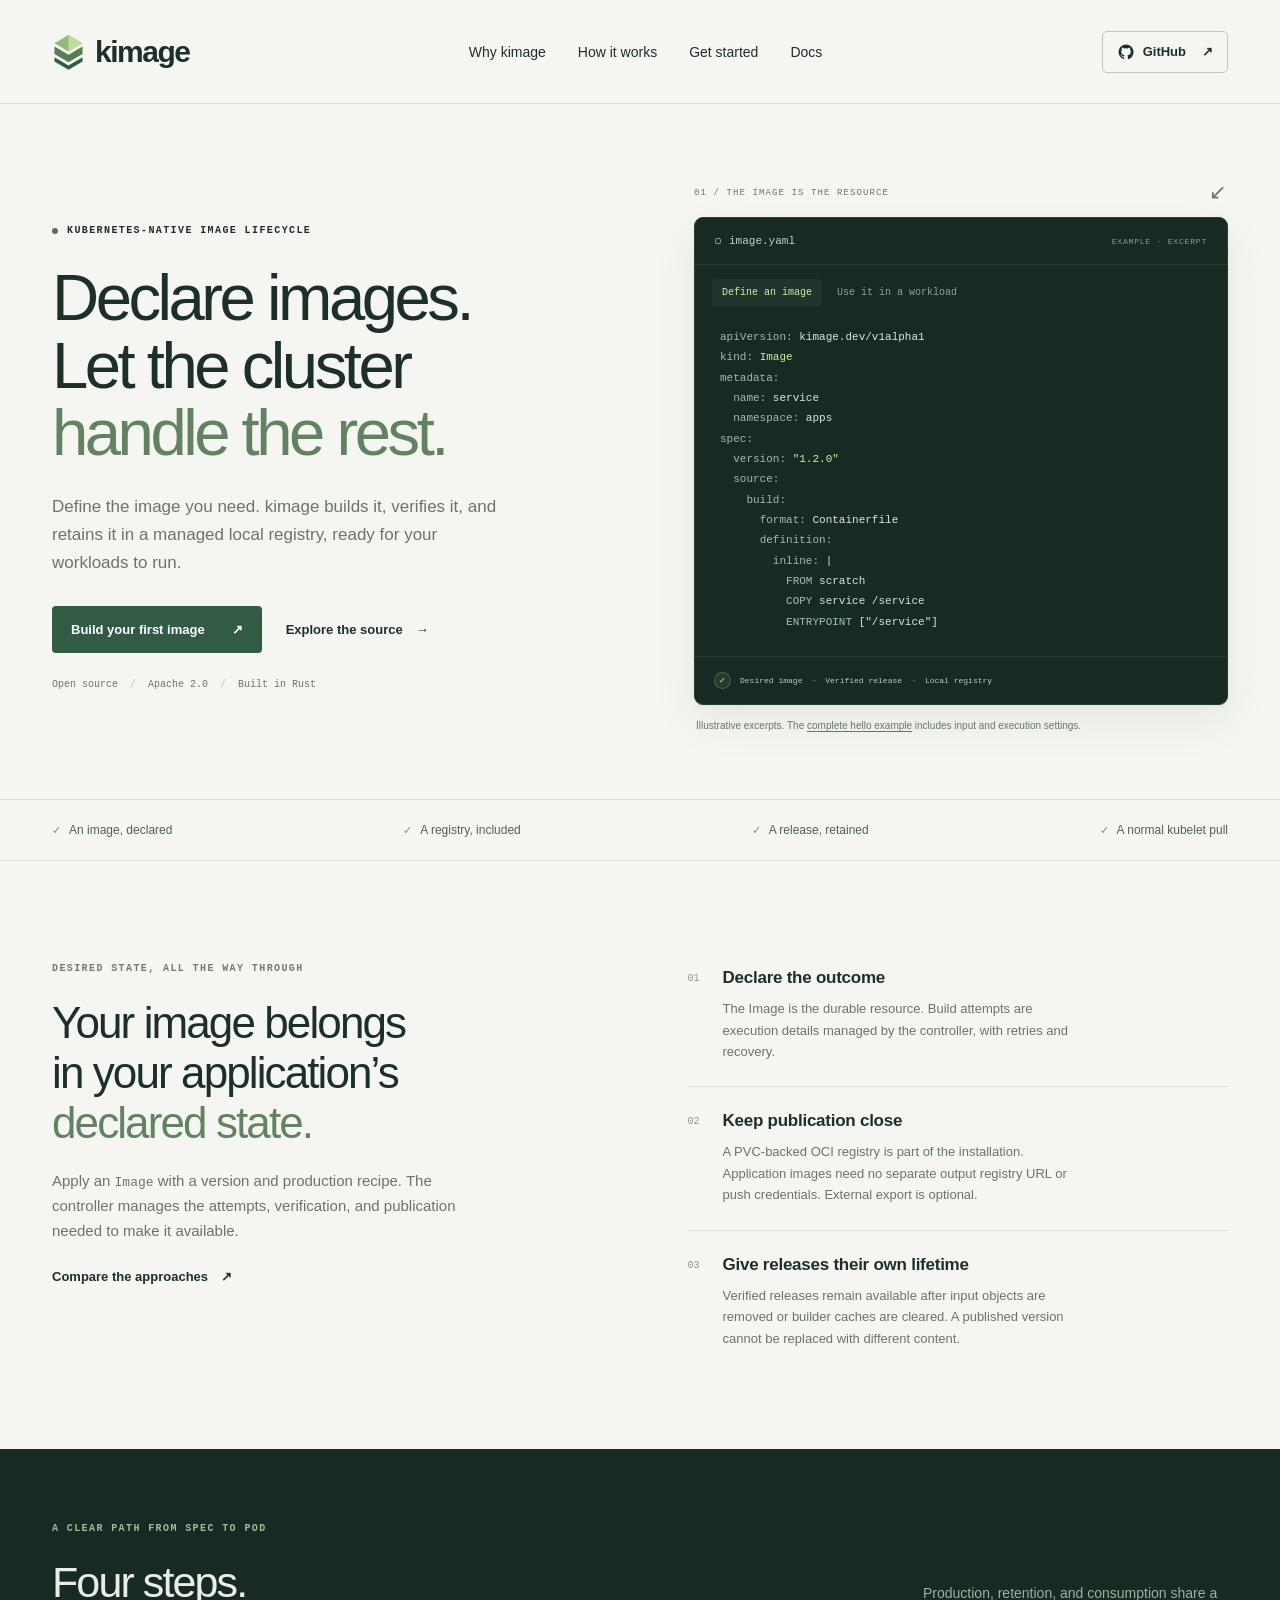
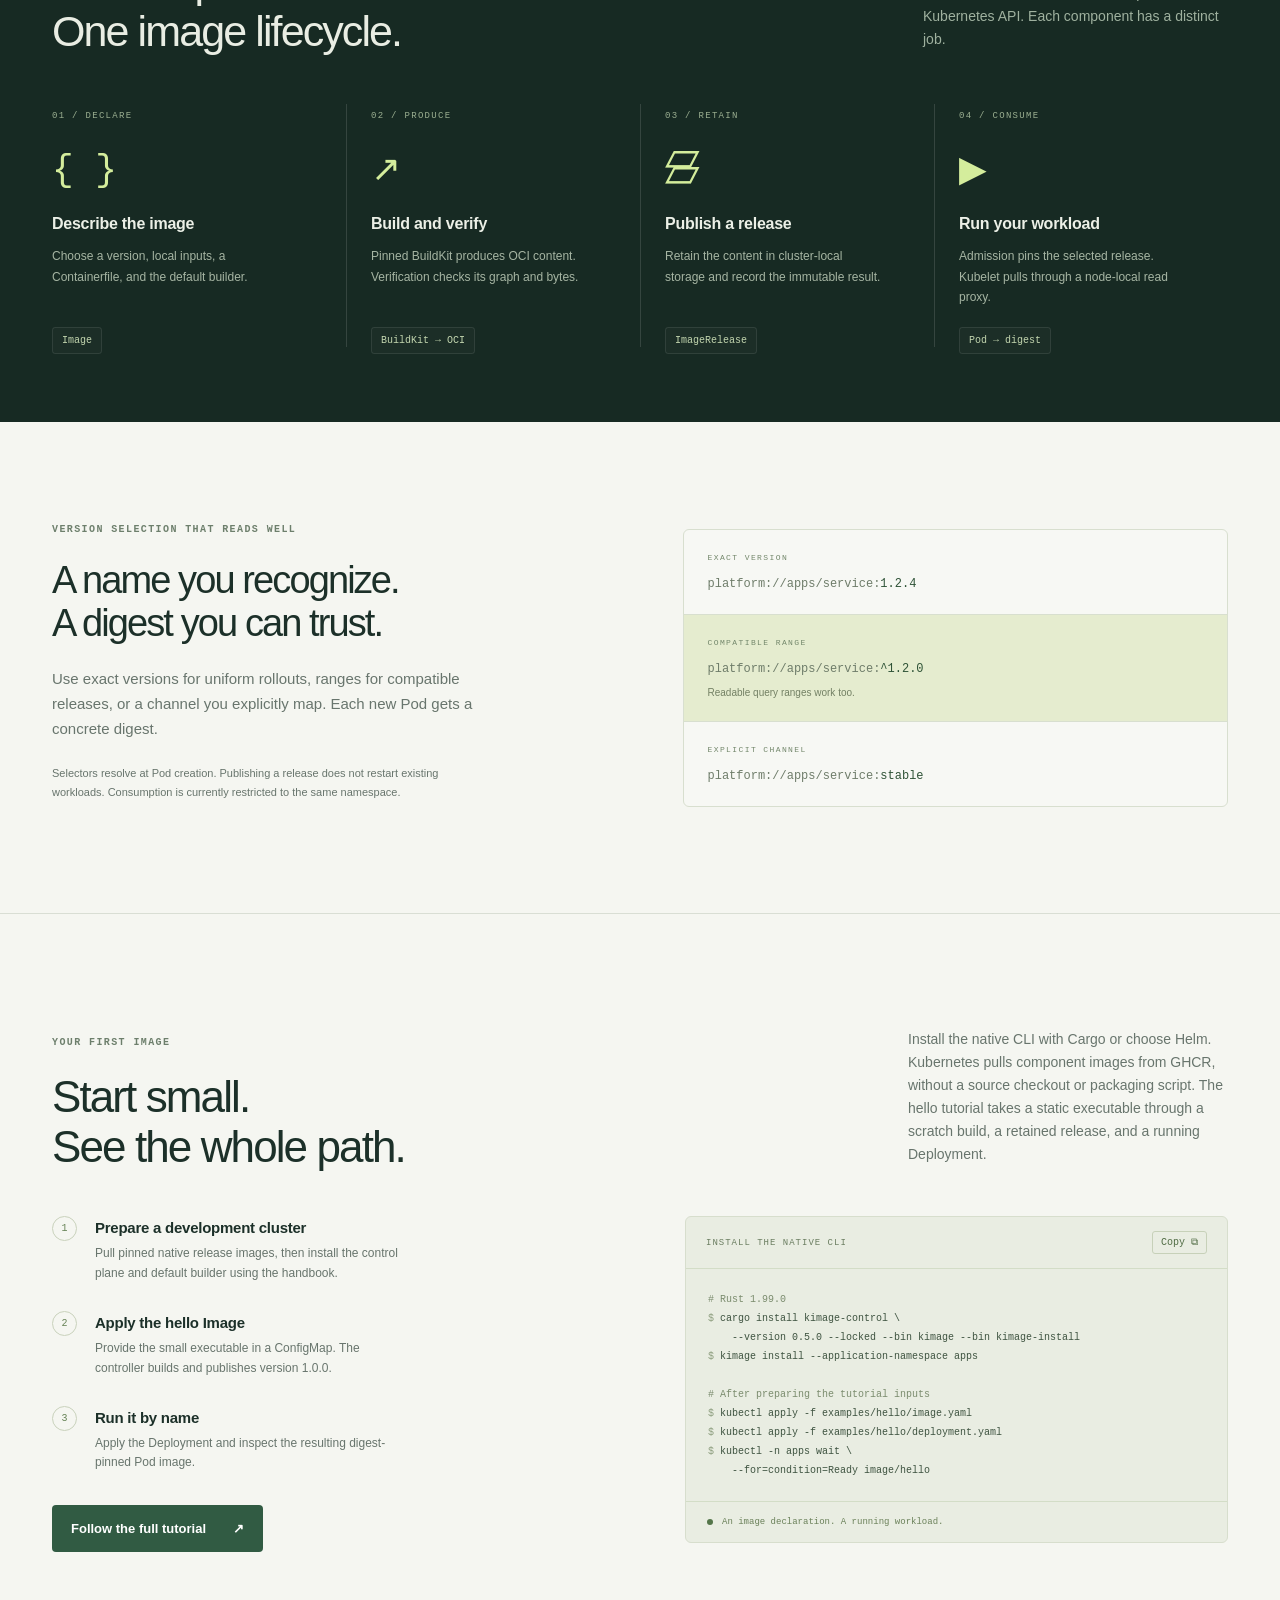
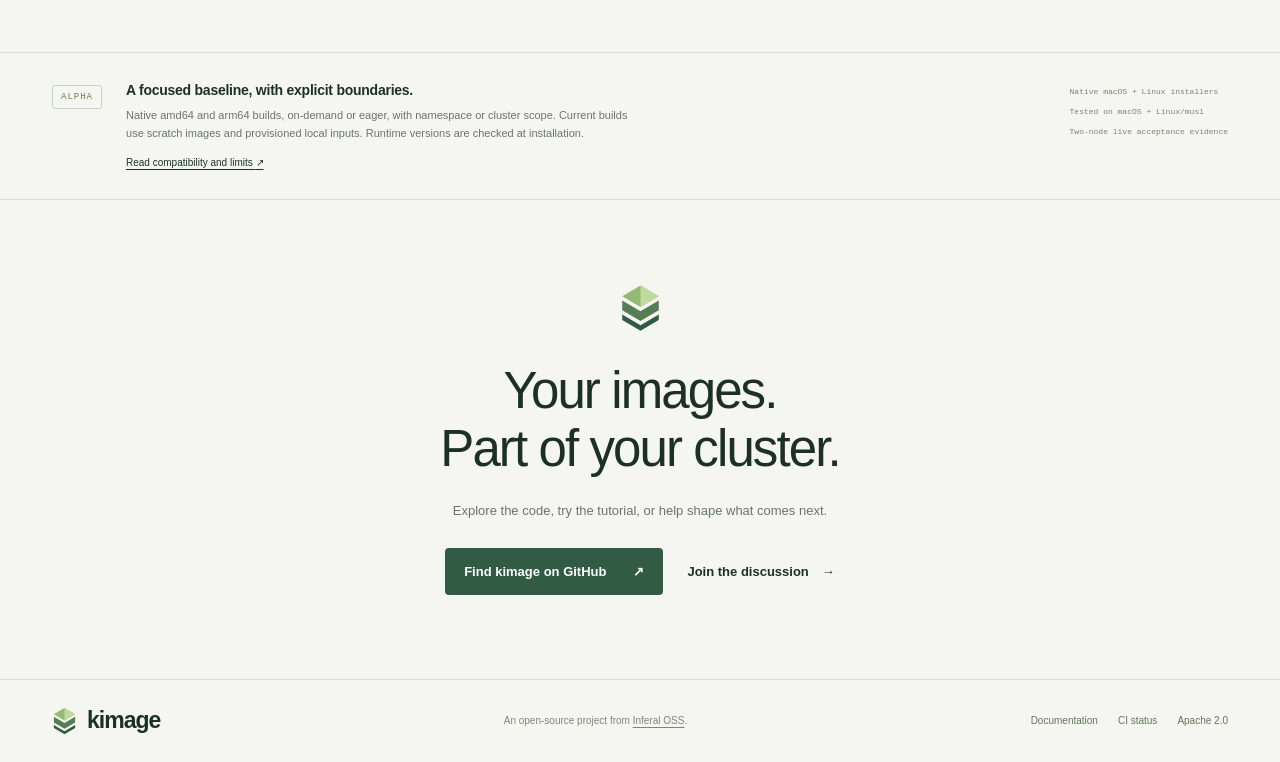
==== site/index.html @ 5f480cf7 "Prepare 0.5.0 guarded lifecycle, node reconciliation and diagnostics" ====
<!doctype html>
<html lang="en">
  <head>
    <meta charset="utf-8" />
    <meta name="viewport" content="width=device-width, initial-scale=1" />
    <title>kimage: Declare the images your cluster needs.</title>
    <meta
      name="description"
      content="Declare versioned images as Kubernetes resources. kimage handles builds, verified releases, a managed local registry, and digest-pinned workload delivery."
    />
    <meta name="theme-color" content="#f5f6f1" />
    <meta
      property="og:title"
      content="kimage: Declare the images your cluster needs."
    />
    <meta
      property="og:description"
      content="From an Image resource to a verified release, retained locally and ready for your workloads."
    />
    <meta property="og:type" content="website" />
    <meta property="og:url" content="https://kimage.dev/" />
    <link rel="canonical" href="https://kimage.dev/" />
    <link rel="icon" href="./mark.svg" type="image/svg+xml" />
    <link rel="stylesheet" href="./style.css" />
    <script src="./site.js" defer></script>
    <link rel="describedby" href="./llms.txt" />
  </head>
  <body>
    <a class="skip" href="#main">Skip to content</a>
    <header class="header wrap">
      <a class="brand" href="#" aria-label="kimage home"
        ><img src="./mark.svg" width="33" height="37" alt="" /><span
          >kimage</span
        ></a
      >
      <nav aria-label="Main navigation">
        <a href="#why">Why kimage</a><a href="#how">How it works</a
        ><a href="#start">Get started</a><a href="./docs/">Docs</a>
      </nav>
      <a class="repo-link" href="https://github.com/inferal-oss/kimage"
        ><svg viewBox="0 0 24 24" width="18" height="18" aria-hidden="true">
          <path
            fill="currentColor"
            d="M12 2a10 10 0 0 0-3.16 19.49c.5.09.68-.22.68-.48v-1.86c-2.78.6-3.37-1.18-3.37-1.18-.45-1.15-1.11-1.46-1.11-1.46-.91-.62.07-.61.07-.61 1 .07 1.53 1.03 1.53 1.03.89 1.52 2.34 1.08 2.91.83.09-.65.35-1.08.64-1.33-2.22-.25-4.55-1.11-4.55-4.94 0-1.09.39-1.99 1.03-2.69-.1-.25-.45-1.27.1-2.65 0 0 .84-.27 2.75 1.03a9.6 9.6 0 0 1 5 0c1.91-1.3 2.75-1.03 2.75-1.03.55 1.38.2 2.4.1 2.65.64.7 1.03 1.6 1.03 2.69 0 3.84-2.34 4.69-4.57 4.94.36.31.68.92.68 1.85v2.74c0 .27.18.58.69.48A10 10 0 0 0 12 2Z"
          />
        </svg>
        GitHub <span aria-hidden="true">↗</span></a
      >
    </header>
    <main id="main">
      <section class="hero wrap">
        <div class="hero-copy">
          <div class="eyebrow">
            <span class="signal" aria-hidden="true"></span> KUBERNETES-NATIVE
            IMAGE LIFECYCLE
          </div>
          <h1>
            Declare images.<br />Let the cluster<br /><em>handle the rest.</em>
          </h1>
          <p class="hero-description">
            Define the image you need. kimage builds it, verifies it, and
            retains it in a managed local registry, ready for your workloads to
            run.
          </p>
          <div class="actions">
            <a class="button primary" href="#start"
              >Build your first image <span aria-hidden="true">↗</span></a
            ><a class="text-link" href="https://github.com/inferal-oss/kimage"
              >Explore the source <span aria-hidden="true">→</span></a
            >
          </div>
          <div class="hero-note">
            <span>Open source</span><i aria-hidden="true">/</i
            ><span>Apache 2.0</span><i aria-hidden="true">/</i
            ><span>Built in Rust</span>
          </div>
        </div>
        <div class="manifest-figure">
          <div class="figure-label">
            <span>01 / THE IMAGE IS THE RESOURCE</span
            ><span class="small-arrow" aria-hidden="true">↙</span>
          </div>
          <div class="editor">
            <div class="editor-top">
              <span class="file-dot" aria-hidden="true"></span
              ><span id="file-name">image.yaml</span
              ><span class="editor-meta">EXAMPLE · EXCERPT</span>
            </div>
            <div class="tabs" role="tablist" aria-label="Manifest example">
              <button
                type="button"
                id="tab-image"
                role="tab"
                aria-selected="true"
                aria-controls="panel-image"
                tabindex="0"
              >
                Define an image</button
              ><button
                type="button"
                id="tab-workload"
                role="tab"
                aria-selected="false"
                aria-controls="panel-workload"
                tabindex="-1"
              >
                Use it in a workload
              </button>
            </div>
            <div
              id="panel-image"
              role="tabpanel"
              aria-labelledby="tab-image"
              tabindex="0"
            >
              <pre><code><span class="key">apiVersion:</span> <span class="value">kimage.dev/v1alpha1</span>
<span class="key">kind:</span> <span class="highlight">Image</span>
<span class="key">metadata:</span>
  <span class="key">name:</span> <span class="value">service</span>
  <span class="key">namespace:</span> <span class="value">apps</span>
<span class="key">spec:</span>
  <span class="key">version:</span> <span class="highlight">"1.2.0"</span>
  <span class="key">source:</span>
    <span class="key">build:</span>
      <span class="key">format:</span> <span class="value">Containerfile</span>
      <span class="key">definition:</span>
        <span class="key">inline:</span> <span class="value">|</span>
          <span class="keyword">FROM</span> scratch
          <span class="keyword">COPY</span> service /service
          <span class="keyword">ENTRYPOINT</span> ["/service"]</code></pre>
            </div>
            <div
              id="panel-workload"
              role="tabpanel"
              aria-labelledby="tab-workload"
              tabindex="0"
              hidden
            >
              <pre><code><span class="key">apiVersion:</span> <span class="value">apps/v1</span>
<span class="key">kind:</span> <span class="highlight">Deployment</span>
<span class="key">metadata:</span>
  <span class="key">name:</span> <span class="value">service</span>
  <span class="key">namespace:</span> <span class="value">apps</span>
<span class="key">spec:</span>
  <span class="key">template:</span>
    <span class="key">spec:</span>
      <span class="key">containers:</span>
        - <span class="key">name:</span> <span class="value">service</span>
          <span class="key">image:</span>
            <span class="highlight">"platform://apps/service:^1.2.0"</span>

<span class="comment"># Admission selects a published release</span>
<span class="comment"># and pins the new Pod to its digest.</span></code></pre>
            </div>
            <div class="editor-bottom">
              <span class="check" aria-hidden="true">✓</span> Desired image
              <span class="editor-flow" aria-hidden="true">→</span> Verified
              release
              <span class="editor-flow" aria-hidden="true">→</span> Local
              registry
            </div>
          </div>
          <p class="figure-caption">
            Illustrative excerpts. The
            <a href="./docs/#quickstart">complete hello example</a>
            includes input and execution settings.
          </p>
        </div>
      </section>
      <div class="principles wrap">
        <span
          ><span class="mini-check" aria-hidden="true">✓</span> An image,
          declared</span
        ><span
          ><span class="mini-check" aria-hidden="true">✓</span> A registry,
          included</span
        ><span
          ><span class="mini-check" aria-hidden="true">✓</span> A release,
          retained</span
        ><span
          ><span class="mini-check" aria-hidden="true">✓</span> A normal kubelet
          pull</span
        >
      </div>
      <section id="why" class="why-section wrap section">
        <div>
          <div class="eyebrow muted">DESIRED STATE, ALL THE WAY THROUGH</div>
          <h2>
            Your image belongs<br />in your application’s<br /><em
              >declared state.</em
            >
          </h2>
          <p class="section-description">
            Apply an <code>Image</code> with a version and production recipe.
            The controller manages the attempts, verification, and publication
            needed to make it available.
          </p>
          <a class="text-link" href="./docs/#comparison"
            >Compare the approaches <span aria-hidden="true">↗</span></a
          >
        </div>
        <div class="benefits">
          <article>
            <span class="index">01</span>
            <div>
              <h3>Declare the outcome</h3>
              <p>
                The Image is the durable resource. Build attempts are execution
                details managed by the controller, with retries and recovery.
              </p>
            </div>
          </article>
          <article>
            <span class="index">02</span>
            <div>
              <h3>Keep publication close</h3>
              <p>
                A PVC-backed OCI registry is part of the installation.
                Application images need no separate output registry URL or push
                credentials. External export is optional.
              </p>
            </div>
          </article>
          <article>
            <span class="index">03</span>
            <div>
              <h3>Give releases their own lifetime</h3>
              <p>
                Verified releases remain available after input objects are
                removed or builder caches are cleared. A published version
                cannot be replaced with different content.
              </p>
            </div>
          </article>
        </div>
      </section>
      <section id="how" class="pipeline-section">
        <div class="wrap section">
          <div class="section-heading">
            <div>
              <div class="eyebrow light">A CLEAR PATH FROM SPEC TO POD</div>
              <h2>Four steps.<br />One image lifecycle.</h2>
            </div>
            <p>
              Production, retention, and consumption share a Kubernetes API.
              Each component has a distinct job.
            </p>
          </div>
          <ol class="pipeline">
            <li>
              <span class="step-number">01 / DECLARE</span>
              <div class="pipeline-symbol" aria-hidden="true">{ }</div>
              <h3>Describe the image</h3>
              <p>
                Choose a version, local inputs, a Containerfile, and the default
                builder.
              </p>
              <code>Image</code>
            </li>
            <li>
              <span class="step-number">02 / PRODUCE</span>
              <div class="pipeline-symbol" aria-hidden="true">↗</div>
              <h3>Build and verify</h3>
              <p>
                Pinned BuildKit produces OCI content. Verification checks its
                graph and bytes.
              </p>
              <code>BuildKit → OCI</code>
            </li>
            <li>
              <span class="step-number">03 / RETAIN</span>
              <div class="pipeline-symbol layers" aria-hidden="true">
                ▱<br />▱
              </div>
              <h3>Publish a release</h3>
              <p>
                Retain the content in cluster-local storage and record the
                immutable result.
              </p>
              <code>ImageRelease</code>
            </li>
            <li>
              <span class="step-number">04 / CONSUME</span>
              <div class="pipeline-symbol" aria-hidden="true">▶</div>
              <h3>Run your workload</h3>
              <p>
                Admission pins the selected release. Kubelet pulls through a
                node-local read proxy.
              </p>
              <code>Pod → digest</code>
            </li>
          </ol>
        </div>
      </section>
      <section id="selectors" class="selectors-section wrap section">
        <div>
          <div class="eyebrow muted">VERSION SELECTION THAT READS WELL</div>
          <h2>A name you recognize.<br />A digest you can trust.</h2>
          <p class="section-description">
            Use exact versions for uniform rollouts, ranges for compatible
            releases, or a channel you explicitly map. Each new Pod gets a
            concrete digest.
          </p>
          <p class="fine-print">
            Selectors resolve at Pod creation. Publishing a release does not
            restart existing workloads. Consumption is currently restricted to
            the same namespace.
          </p>
        </div>
        <div class="selector-list">
          <div>
            <span class="selector-type">EXACT VERSION</span
            ><code>platform://apps/service:<b>1.2.4</b></code>
          </div>
          <div class="selected-selector">
            <span class="selector-type">COMPATIBLE RANGE</span
            ><code>platform://apps/service:<b>^1.2.0</b></code
            ><span class="selector-hint">Readable query ranges work too.</span>
          </div>
          <div>
            <span class="selector-type">EXPLICIT CHANNEL</span
            ><code>platform://apps/service:<b>stable</b></code>
          </div>
        </div>
      </section>
      <section id="start" class="start-section wrap section">
        <div class="start-heading">
          <div>
            <div class="eyebrow muted">YOUR FIRST IMAGE</div>
            <h2>Start small.<br />See the whole path.</h2>
          </div>
          <p>
            Install the native CLI with Cargo or choose Helm. Kubernetes pulls
            component images from GHCR, without a source checkout or packaging script. The hello
            tutorial takes a static executable through a scratch build, a
            retained release, and a running Deployment.
          </p>
        </div>
        <div class="quickstart">
          <div class="start-steps">
            <div class="start-step">
              <span>1</span>
              <div>
                <h3>Prepare a development cluster</h3>
                <p>
                  Pull pinned native release images, then install the control
                  plane and default builder using the handbook.
                </p>
              </div>
            </div>
            <div class="start-step">
              <span>2</span>
              <div>
                <h3>Apply the hello Image</h3>
                <p>
                  Provide the small executable in a ConfigMap. The controller
                  builds and publishes version 1.0.0.
                </p>
              </div>
            </div>
            <div class="start-step">
              <span>3</span>
              <div>
                <h3>Run it by name</h3>
                <p>
                  Apply the Deployment and inspect the resulting digest-pinned
                  Pod image.
                </p>
              </div>
            </div>
            <a class="button primary" href="./docs/#quickstart"
              >Follow the full tutorial <span aria-hidden="true">↗</span></a
            >
          </div>
          <div class="terminal">
            <div class="terminal-top">
              <span>INSTALL THE NATIVE CLI</span
              ><button
                type="button"
                id="copy-command"
                aria-label="Copy cargo install command"
              >
                Copy <span aria-hidden="true">⧉</span>
              </button>
            </div>
            <pre><code><span class="comment"># Rust 1.99.0</span>
<span class="prompt">$</span> cargo install kimage-control \
    --version 0.5.0 --locked --bin kimage --bin kimage-install
<span class="prompt">$</span> kimage install --application-namespace apps

<span class="comment"># After preparing the tutorial inputs</span>
<span class="prompt">$</span> kubectl apply -f examples/hello/image.yaml
<span class="prompt">$</span> kubectl apply -f examples/hello/deployment.yaml
<span class="prompt">$</span> kubectl -n apps wait \
    --for=condition=Ready image/hello</code></pre>
            <div class="terminal-footer">
              <span class="signal" aria-hidden="true"></span> An image
              declaration. A running workload.
            </div>
          </div>
        </div>
        <div
          id="copy-status"
          class="sr-only"
          role="status"
          aria-live="polite"
        ></div>
      </section>
      <section class="alpha-section wrap" aria-labelledby="alpha-title">
        <span class="alpha-badge">ALPHA</span>
        <div>
          <h3 id="alpha-title">
            A focused baseline, with explicit boundaries.
          </h3>
          <p>
            Native amd64 and arm64 builds, on-demand or eager, with namespace or cluster scope. Current
            builds use scratch images and provisioned local inputs. Runtime
            versions are checked at installation.
          </p>
          <a href="./docs/#compatibility"
            >Read compatibility and limits <span aria-hidden="true">↗</span></a
          >
        </div>
        <div class="alpha-facts">
          <span>Native macOS + Linux installers</span
          ><span>Tested on macOS + Linux/musl</span
          ><span>Two-node live acceptance evidence</span>
        </div>
      </section>
      <section class="closing wrap">
        <img src="./mark.svg" width="43" height="48" alt="" />
        <h2>Your images.<br />Part of your cluster.</h2>
        <p>
          Explore the code, try the tutorial, or help shape what comes next.
        </p>
        <div class="actions">
          <a class="button primary" href="https://github.com/inferal-oss/kimage"
            >Find kimage on GitHub <span aria-hidden="true">↗</span></a
          ><a
            class="text-link"
            href="https://github.com/inferal-oss/kimage/issues"
            >Join the discussion <span aria-hidden="true">→</span></a
          >
        </div>
      </section>
    </main>
    <footer class="footer wrap">
      <a class="brand" href="#" aria-label="kimage home"
        ><img src="./mark.svg" width="25" height="29" alt="" /><span
          >kimage</span
        ></a
      ><span
        >An open-source project from
        <a href="https://github.com/inferal-oss">Inferal OSS</a>.</span
      >
      <div>
        <a href="./docs/">Documentation</a
        ><a
          href="https://github.com/inferal-oss/kimage/actions/workflows/ci.yml"
          >CI status</a
        ><a href="https://github.com/inferal-oss/kimage/blob/main/LICENSE"
          >Apache 2.0</a
        >
      </div>
    </footer>
  </body>
</html>
---- site/style.css ----
:root {
  --paper: #f5f6f1;
  --ink: #1c3029;
  --muted: #68756d;
  --line: #d9ded4;
  --green: #315b43;
  --lime: #d4ed9c;
  --dark: #172a23;
  --mono: ui-monospace, SFMono-Regular, Menlo, Consolas, monospace;
}
* {
  box-sizing: border-box;
}
html {
  scroll-behavior: smooth;
  scroll-padding-top: 30px;
}
body {
  margin: 0;
  background: var(--paper);
  color: var(--ink);
  font-family: Arial, Helvetica, sans-serif;
  -webkit-font-smoothing: antialiased;
}
a {
  color: inherit;
  text-decoration: none;
}
button {
  font: inherit;
  cursor: pointer;
}
button,
a {
  -webkit-tap-highlight-color: transparent;
}
a:focus-visible,
button:focus-visible,
[tabindex]:focus-visible {
  outline: 3px solid #6b9553;
  outline-offset: 6px;
}
button:disabled {
  cursor: default;
}
.wrap {
  max-width: 1320px;
  margin: 0 auto;
  padding-left: 52px;
  padding-right: 52px;
}
.header {
  height: 104px;
  display: flex;
  align-items: center;
  justify-content: space-between;
  gap: 28px;
  border-bottom: 1px solid var(--line);
}
.brand {
  display: inline-flex;
  align-items: center;
  gap: 10px;
}
.brand span {
  font-size: 30px;
  font-weight: 750;
  letter-spacing: -1.5px;
}
.brand img {
  display: block;
}
.header nav {
  display: flex;
  align-items: center;
  gap: 32px;
  font-size: 14px;
  font-weight: 500;
}
.header nav a {
  display: inline-flex;
  align-items: center;
  gap: 6px;
  line-height: 20px;
}
.header nav a > span {
  line-height: 1;
}
.header nav a:hover,
.text-link:hover,
.footer a:hover {
  text-decoration: underline;
  text-underline-offset: 5px;
}
.repo-link {
  display: flex;
  align-items: center;
  gap: 8px;
  border: 1px solid #bec8ba;
  padding: 11px 14px;
  border-radius: 5px;
  font-size: 13px;
  font-weight: 600;
}
.repo-link > span {
  margin-left: 8px;
}
.hero {
  display: grid;
  grid-template-columns: 1.09fr 1fr;
  gap: 60px;
  padding-top: 76px;
  padding-bottom: 66px;
  align-items: center;
}
.eyebrow {
  font-family: var(--mono);
  font-size: 10px;
  font-weight: 600;
  letter-spacing: 1.4px;
  display: flex;
  align-items: center;
  gap: 9px;
  line-height: 1.6;
}
.signal {
  width: 6px;
  height: 6px;
  border-radius: 50%;
  display: inline-block;
  background: #54764a;
  flex: none;
}
.hero h1 {
  font-size: clamp(50px, 5.1vw, 71px);
  letter-spacing: -3.5px;
  font-weight: 500;
  line-height: 1.04;
  margin: 25px 0 26px;
}
.hero h1 em,
h2 em {
  font-style: normal;
  color: #628261;
}
p {
  line-height: 1.65;
}
.hero-description {
  font-size: 17px;
  max-width: 450px;
  color: var(--muted);
  margin: 0 0 29px;
}
.actions {
  display: flex;
  align-items: center;
  gap: 24px;
  flex-wrap: wrap;
}
.button {
  display: inline-flex;
  justify-content: center;
  align-items: center;
  gap: 27px;
  padding: 16px 19px;
  border-radius: 4px;
  font-weight: 600;
  font-size: 13px;
  transition:
    background 0.15s,
    transform 0.15s;
}
.button:hover {
  transform: translateY(-2px);
}
.primary {
  background: var(--green);
  color: #fff;
}
.primary:hover {
  background: #254b36;
}
.text-link {
  font-size: 13px;
  font-weight: 600;
  display: inline-flex;
  gap: 13px;
  align-items: center;
}
.hero-note {
  display: flex;
  gap: 12px;
  align-items: center;
  font-family: var(--mono);
  font-size: 10px;
  color: var(--muted);
  margin-top: 26px;
}
.hero-note i {
  font-style: normal;
  color: #b8c1b1;
}
.manifest-figure {
  min-width: 0;
  position: relative;
}
.figure-label {
  display: flex;
  justify-content: space-between;
  align-items: center;
  font-family: var(--mono);
  font-size: 9px;
  letter-spacing: 1.1px;
  color: var(--muted);
  margin-bottom: 12px;
}
.small-arrow {
  font-size: 21px;
}
.editor {
  border-radius: 9px;
  background: var(--dark);
  color: #dbe5d9;
  box-shadow:
    0 16px 45px #1b302613,
    0 2px 4px #1b30260a;
  overflow: hidden;
  border: 1px solid #254034;
}
.editor-top {
  height: 47px;
  padding: 0 20px;
  display: flex;
  align-items: center;
  gap: 8px;
  font-family: var(--mono);
  font-size: 11px;
  color: #c6d2c3;
  border-bottom: 1px solid #ffffff13;
}
.file-dot {
  width: 6px;
  height: 6px;
  border: 1px solid #80a17a;
  border-radius: 2px;
}
.editor-meta {
  margin-left: auto;
  color: #8b9f91;
  letter-spacing: 0.8px;
  font-size: 8px;
}
.tabs {
  display: flex;
  gap: 5px;
  padding: 14px 17px 4px;
}
.tabs button {
  font-family: var(--mono);
  font-size: 10px;
  background: none;
  border: 0;
  border-radius: 3px;
  padding: 8px 10px;
  color: #91a697;
}
.tabs button[aria-selected="true"] {
  background: #ffffff0c;
  color: var(--lime);
}
.tabs button:hover {
  background: #ffffff12;
}
.editor pre {
  font-family: var(--mono);
  font-size: 11px;
  line-height: 1.85;
  margin: 0;
  padding: 17px 25px 24px;
  overflow: auto;
  min-height: 344px;
  tab-size: 2;
}
.editor pre code {
  font-family: inherit;
}
.key {
  color: #a4bcaa;
}
.value {
  color: #e0e6dc;
}
.highlight {
  color: #d4ed9c;
}
.keyword {
  color: #9ec5bc;
}
.comment {
  color: #8d9e8f;
}
.editor-bottom {
  border-top: 1px solid #ffffff13;
  display: flex;
  align-items: center;
  gap: 9px;
  padding: 15px 19px;
  font-family: var(--mono);
  font-size: 8px;
  color: #c0cdbb;
  white-space: nowrap;
}
.check {
  background: #d4ed9c16;
  color: var(--lime);
  width: 17px;
  height: 17px;
  border: 1px solid #d4ed9c35;
  display: grid;
  place-items: center;
  border-radius: 50%;
}
.editor-flow {
  color: #658270;
}
.figure-caption {
  font-size: 10px;
  color: var(--muted);
  line-height: 1.5;
  margin: 13px 2px 0;
  max-width: 410px;
}
.figure-caption a {
  text-decoration: underline;
  text-underline-offset: 2px;
}
.principles {
  display: flex;
  justify-content: space-between;
  align-items: center;
  padding-top: 23px;
  padding-bottom: 23px;
  border-top: 1px solid var(--line);
  border-bottom: 1px solid var(--line);
  font-size: 12px;
  color: #4f6254;
  gap: 16px;
}
.principles > span {
  display: flex;
  gap: 8px;
  align-items: center;
}
.mini-check {
  color: #719365;
  font-family: var(--mono);
  font-size: 11px;
}
.section {
  padding-top: 100px;
  padding-bottom: 100px;
}
h2 {
  font-size: 44px;
  font-weight: 500;
  line-height: 1.13;
  letter-spacing: -1.9px;
  margin: 21px 0 22px;
}
h3 {
  font-size: 17px;
  font-weight: 600;
  letter-spacing: -0.25px;
}
.muted {
  color: #6d7f6c;
}
.section-description {
  color: var(--muted);
  font-size: 15px;
  max-width: 440px;
}
.section-description code {
  font-size: 13px;
}
.why-section {
  display: grid;
  grid-template-columns: 1fr 1fr;
  gap: 95px;
}
.why-section .text-link {
  margin-top: 10px;
}
.benefits {
  padding-top: 7px;
}
.benefits article {
  display: flex;
  gap: 23px;
  padding: 24px 0;
  border-bottom: 1px solid var(--line);
}
.benefits article:first-child {
  padding-top: 0;
}
.benefits article:last-child {
  border-bottom: 0;
  padding-bottom: 0;
}
.index {
  font-family: var(--mono);
  font-size: 10px;
  color: #8b9b83;
  padding-top: 5px;
}
.benefits h3 {
  margin: 0 0 10px;
}
.benefits p {
  font-size: 13px;
  color: var(--muted);
  margin: 0;
  max-width: 355px;
}
.pipeline-section {
  background: var(--dark);
  color: #e9ede3;
}
.pipeline-section .section {
  padding-top: 72px;
  padding-bottom: 75px;
}
.light {
  color: #a6ba93;
}
.section-heading {
  display: flex;
  justify-content: space-between;
  align-items: end;
  gap: 65px;
}
.section-heading h2 {
  margin-bottom: 0;
  font-size: 43px;
}
.section-heading > p {
  font-size: 14px;
  color: #9fb19f;
  max-width: 305px;
  margin: 0 0 4px;
}
.pipeline {
  list-style: none;
  margin: 49px 0 0;
  padding: 0;
  display: grid;
  grid-template-columns: repeat(4, 1fr);
}
.pipeline li {
  padding: 0 24px;
  border-left: 1px solid #ffffff21;
}
.pipeline li:first-child {
  padding-left: 0;
  border-left: 0;
}
.pipeline li:last-child {
  padding-right: 0;
}
.step-number {
  font: 9px var(--mono);
  letter-spacing: 1.3px;
  color: #9baf91;
}
.pipeline-symbol {
  font: 36px var(--mono);
  font-weight: 300;
  color: var(--lime);
  height: 80px;
  display: flex;
  align-items: center;
  margin-top: 8px;
}
.pipeline-symbol.layers {
  line-height: 0.35;
  display: block;
  padding-top: 22px;
  font-size: 45px;
}
.pipeline h3 {
  margin: 5px 0 13px;
  font-size: 16px;
  color: #ecf0e7;
}
.pipeline p {
  font-size: 12px;
  line-height: 1.7;
  color: #a6b5a3;
  margin: 0 0 21px;
  max-width: 220px;
  min-height: 62px;
}
.pipeline code {
  font: 10px var(--mono);
  color: #c3d6af;
  background: #ffffff05;
  padding: 7px 9px;
  border: 1px solid #ffffff17;
  border-radius: 3px;
}
.selectors-section {
  display: grid;
  grid-template-columns: 1fr 1fr;
  gap: 85px;
  align-items: center;
  border-bottom: 1px solid var(--line);
}
.selectors-section h2 {
  font-size: 38px;
}
.fine-print {
  font-size: 11px;
  line-height: 1.7;
  color: var(--muted);
  max-width: 420px;
  margin-top: 23px;
}
.selector-list {
  border: 1px solid #d8dfcf;
  border-radius: 6px;
  overflow: hidden;
  background: #ffffff35;
}
.selector-list > div {
  padding: 23px 24px;
  border-bottom: 1px solid #d8dfcf;
}
.selector-list > div:last-child {
  border-bottom: 0;
}
.selector-type {
  display: block;
  font: 8px var(--mono);
  letter-spacing: 1.4px;
  color: #73876b;
  margin-bottom: 11px;
}
.selector-list code {
  font: 12px var(--mono);
  color: #6f7d6a;
  overflow-wrap: anywhere;
}
.selector-list b {
  font-weight: 500;
  color: #2f5337;
}
.selector-list .selected-selector {
  background: #e5eccf;
}
.selector-hint {
  display: block;
  font-size: 10px;
  color: #738064;
  margin-top: 11px;
}
.start-heading {
  display: flex;
  justify-content: space-between;
  align-items: end;
  gap: 70px;
}
.start-heading h2 {
  margin-bottom: 0;
}
.start-heading > p {
  font-size: 14px;
  color: var(--muted);
  max-width: 320px;
  margin-bottom: 5px;
}
.quickstart {
  display: grid;
  grid-template-columns: 1fr 1fr;
  gap: 90px;
  margin-top: 45px;
}
.start-step {
  display: flex;
  gap: 18px;
  margin: 0 0 27px;
}
.start-step > span {
  width: 25px;
  height: 25px;
  flex: none;
  border: 1px solid #c9d2bc;
  border-radius: 50%;
  display: grid;
  place-items: center;
  font: 10px var(--mono);
  color: #658255;
}
.start-step h3 {
  margin: 3px 0 8px;
  font-size: 15px;
}
.start-step p {
  font-size: 12px;
  color: var(--muted);
  max-width: 310px;
  margin: 0;
}
.start-steps .button {
  margin-top: 5px;
}
.terminal {
  background: #e9ede2;
  border: 1px solid #d7decd;
  border-radius: 6px;
  overflow: hidden;
  align-self: start;
}
.terminal-top {
  display: flex;
  justify-content: space-between;
  align-items: center;
  padding: 14px 20px;
  border-bottom: 1px solid #d3ddc7;
  font: 9px var(--mono);
  letter-spacing: 1px;
  color: #6a7d60;
}
.terminal-top button {
  color: #506c44;
  letter-spacing: 0;
  font: 10px var(--mono);
  border: 1px solid #c7d1b9;
  background: transparent;
  border-radius: 3px;
  padding: 5px 8px;
}
.terminal-top button:hover {
  background: #dce6ce;
}
.terminal pre {
  margin: 0;
  padding: 21px 22px;
  font: 10px/1.9 var(--mono);
  overflow: auto;
  color: #3e5340;
}
.terminal code {
  font: inherit;
}
.terminal .comment {
  color: #7b8c6e;
}
.prompt {
  color: #8c9d7d;
}
.terminal-footer {
  padding: 15px 21px;
  border-top: 1px solid #d3ddc7;
  display: flex;
  align-items: center;
  gap: 9px;
  font: 9px var(--mono);
  color: #6a8059;
}
.alpha-section {
  border-top: 1px solid var(--line);
  border-bottom: 1px solid var(--line);
  padding-top: 29px;
  padding-bottom: 29px;
  display: flex;
  align-items: start;
  gap: 24px;
}
.alpha-badge {
  font: 9px var(--mono);
  letter-spacing: 1px;
  color: #668048;
  border: 1px solid #c9d5b8;
  border-radius: 3px;
  padding: 6px 8px;
  margin-top: 3px;
}
.alpha-section h3 {
  font-size: 14px;
  margin: 0 0 8px;
}
.alpha-section p {
  font-size: 11px;
  color: var(--muted);
  max-width: 510px;
  margin: 0 0 10px;
}
.alpha-section a {
  font-size: 10px;
  text-decoration: underline;
  text-underline-offset: 3px;
}
.alpha-facts {
  margin-left: auto;
  display: flex;
  flex-direction: column;
  gap: 11px;
  font: 8px var(--mono);
  color: #76856e;
  white-space: nowrap;
  padding-top: 5px;
}
.closing {
  text-align: center;
  padding-top: 83px;
  padding-bottom: 84px;
}
.closing > img {
  margin-bottom: 7px;
}
.closing h2 {
  font-size: 51px;
  margin-top: 20px;
}
.closing p {
  font-size: 13px;
  color: var(--muted);
  margin: 0 0 27px;
}
.closing .actions {
  justify-content: center;
}
.footer {
  padding-top: 26px;
  padding-bottom: 28px;
  border-top: 1px solid var(--line);
  display: flex;
  align-items: center;
  justify-content: space-between;
  gap: 24px;
}
.footer .brand span {
  font-size: 23px;
  letter-spacing: -1px;
}
.footer > span {
  font-size: 10px;
  color: #7c8875;
}
.footer > span a {
  text-decoration: underline;
  text-underline-offset: 3px;
}
.footer > div {
  display: flex;
  gap: 20px;
  font-size: 10px;
  color: #63745c;
}
.sr-only {
  position: absolute;
  width: 1px;
  height: 1px;
  margin: -1px;
  padding: 0;
  overflow: hidden;
  clip: rect(0, 0, 0, 0);
  white-space: nowrap;
  border: 0;
}
.skip {
  position: fixed;
  left: 20px;
  top: -100px;
  background: var(--green);
  color: white;
  padding: 12px 20px;
  z-index: 20;
}
.skip:focus {
  top: 15px;
}
[hidden] {
  display: none !important;
}
@media (min-width: 1500px) {
  .wrap {
    padding-left: 60px;
    padding-right: 60px;
  }
  .hero {
    gap: 85px;
  }
}
@media (max-width: 1100px) {
  .wrap {
    padding-left: 35px;
    padding-right: 35px;
  }
  .hero {
    gap: 35px;
  }
  .hero h1 {
    font-size: 59px;
    letter-spacing: -3px;
  }
  .hero-description {
    font-size: 15px;
  }
  .header nav {
    gap: 20px;
  }
  .actions {
    gap: 18px;
  }
  .button {
    gap: 19px;
    padding: 15px;
    font-size: 12px;
  }
  .text-link {
    font-size: 12px;
  }
  .editor pre {
    font-size: 10px;
    padding-left: 20px;
    padding-right: 17px;
  }
  .editor-bottom {
    font-size: 7px;
    gap: 7px;
    padding-left: 14px;
  }
  .why-section,
  .selectors-section,
  .quickstart {
    gap: 48px;
  }
  .terminal pre {
    font-size: 9px;
  }
  .pipeline li {
    padding: 0 19px;
  }
  .alpha-facts {
    font-size: 7px;
  }
}
@media (max-width: 800px) {
  .header {
    height: 86px;
  }
  .header nav {
    gap: 16px;
    font-size: 12px;
  }
  .header nav a:first-child {
    display: none;
  }
  .repo-link {
    padding: 9px 10px;
    font-size: 11px;
  }
  .hero {
    grid-template-columns: 1fr;
    gap: 40px;
    padding-top: 50px;
    padding-bottom: 38px;
  }
  .hero h1 {
    font-size: 67px;
    letter-spacing: -3px;
    line-height: 1.02;
  }
  .hero-description {
    font-size: 16px;
    max-width: 500px;
  }
  .hero h1 br:nth-child(2) {
    display: none;
  }
  .manifest-figure {
    max-width: 580px;
    width: 100%;
  }
  .editor pre {
    font-size: 12px;
    min-height: 365px;
  }
  .editor-bottom {
    font-size: 9px;
    gap: 11px;
  }
  .figure-caption {
    max-width: none;
  }
  .principles {
    display: grid;
    grid-template-columns: 1fr 1fr;
    row-gap: 17px;
    font-size: 11px;
  }
  .section {
    padding-top: 65px;
    padding-bottom: 65px;
  }
  .why-section {
    grid-template-columns: 1fr;
    gap: 35px;
  }
  .why-section h2 br {
    display: none;
  }
  .section-description {
    max-width: 550px;
  }
  .benefits article {
    padding: 21px 0;
  }
  .benefits p {
    max-width: 520px;
  }
  .section-heading {
    align-items: start;
    gap: 40px;
  }
  .section-heading h2 {
    font-size: 35px;
  }
  .section-heading > p {
    font-size: 12px;
    max-width: 240px;
    margin-top: 38px;
  }
  .pipeline {
    grid-template-columns: 1fr 1fr;
    gap: 32px;
    margin-top: 40px;
  }
  .pipeline li:nth-child(3) {
    border-left: 0;
    padding-left: 0;
  }
  .pipeline p {
    min-height: 0;
    max-width: 270px;
  }
  .selectors-section {
    grid-template-columns: 1fr;
    gap: 27px;
  }
  .selectors-section h2 {
    font-size: 37px;
  }
  .selector-list {
    max-width: 580px;
  }
  .quickstart {
    gap: 30px;
    grid-template-columns: 1fr;
  }
  .terminal {
    max-width: 580px;
    width: 100%;
  }
  .terminal pre {
    font-size: 12px;
  }
  .start-heading {
    gap: 35px;
    align-items: start;
  }
  .start-heading > p {
    font-size: 12px;
    max-width: 230px;
    margin-top: 37px;
  }
  .start-step p {
    max-width: 440px;
  }
  .alpha-section {
    flex-wrap: wrap;
    gap: 17px;
  }
  .alpha-section > div:not(.alpha-facts) {
    flex: 1;
  }
  .alpha-facts {
    margin-left: 68px;
    gap: 9px;
    font-size: 8px;
  }
  .footer {
    flex-wrap: wrap;
    row-gap: 18px;
  }
  .footer > span {
    margin-left: auto;
  }
  .footer > div {
    width: 100%;
    justify-content: end;
  }
}
@media (max-width: 480px) {
  .wrap {
    padding-left: 23px;
    padding-right: 23px;
  }
  .header {
    height: 77px;
    gap: 15px;
  }
  .brand span {
    font-size: 27px;
  }
  .brand img {
    width: 29px;
  }
  .header nav a {
    display: none;
  }
  .header nav a:last-child {
    display: block;
    font-size: 11px;
  }
  .header nav {
    margin-left: auto;
  }
  .repo-link {
    font-size: 0;
    gap: 0;
    padding: 9px;
  }
  .repo-link > span {
    display: none;
  }
  .repo-link svg {
    width: 17px;
    height: 17px;
  }
  .eyebrow {
    font-size: 8px;
    letter-spacing: 0.95px;
  }
  .hero {
    padding-top: 38px;
    gap: 32px;
  }
  .hero h1 {
    font-size: 51px;
    letter-spacing: -2.5px;
    margin-top: 23px;
    line-height: 1.04;
  }
  .hero h1 br:nth-child(2) {
    display: block;
  }
  .hero-description {
    font-size: 14px;
    line-height: 1.7;
  }
  .hero-note {
    font-size: 8px;
    gap: 10px;
  }
  .hero .actions {
    gap: 20px;
  }
  .hero .text-link {
    font-size: 11px;
  }
  .hero .button {
    font-size: 11px;
    gap: 17px;
    padding: 14px 13px;
  }
  .figure-label {
    font-size: 7px;
    letter-spacing: 1px;
  }
  .editor-top {
    padding: 0 14px;
    font-size: 10px;
  }
  .editor-meta {
    font-size: 6px;
  }
  .tabs {
    padding-left: 10px;
  }
  .tabs button {
    font-size: 9px;
    padding: 8px;
  }
  .editor pre {
    font-size: 9px;
    line-height: 1.9;
    padding: 17px;
    min-height: 294px;
  }
  .editor-bottom {
    gap: 6px;
    font-size: 6px;
    padding: 13px 12px;
  }
  .editor-bottom .check {
    width: 13px;
    height: 13px;
  }
  .figure-caption {
    font-size: 9px;
  }
  .principles {
    font-size: 10px;
    column-gap: 10px;
    padding-top: 20px;
    padding-bottom: 20px;
  }
  .principles > span {
    gap: 6px;
  }
  .section {
    padding-top: 51px;
    padding-bottom: 51px;
  }
  h2 {
    font-size: 35px;
    letter-spacing: -1.5px;
  }
  .why-section h2 {
    line-height: 1.17;
  }
  .section-description {
    font-size: 13px;
  }
  .benefits h3 {
    font-size: 16px;
  }
  .benefits p {
    font-size: 12px;
  }
  .section-heading {
    display: block;
  }
  .section-heading h2 {
    font-size: 34px;
  }
  .section-heading > p {
    margin-top: 23px;
    max-width: 300px;
    font-size: 12px;
  }
  .pipeline-section .section {
    padding-top: 49px;
    padding-bottom: 53px;
  }
  .pipeline {
    gap: 31px 0;
  }
  .pipeline li {
    padding: 0 12px;
  }
  .pipeline li:nth-child(2) {
    padding-right: 0;
  }
  .step-number {
    font-size: 7px;
    letter-spacing: 1px;
  }
  .pipeline h3 {
    font-size: 13px;
  }
  .pipeline p {
    font-size: 10px;
    line-height: 1.8;
  }
  .pipeline code {
    font-size: 8px;
    padding: 6px;
  }
  .pipeline-symbol {
    height: 62px;
    font-size: 30px;
  }
  .pipeline-symbol.layers {
    padding-top: 20px;
    font-size: 38px;
  }
  .selectors-section h2 {
    font-size: 32px;
  }
  .selector-list > div {
    padding: 20px 18px;
  }
  .selector-list code {
    font-size: 10px;
  }
  .start-heading {
    display: block;
  }
  .start-heading > p {
    margin-top: 22px;
    max-width: 300px;
    font-size: 13px;
  }
  .quickstart {
    margin-top: 29px;
  }
  .start-step h3 {
    font-size: 14px;
  }
  .terminal pre {
    font-size: 9px;
    padding: 20px 16px;
  }
  .terminal-top {
    padding: 13px 15px;
    font-size: 8px;
  }
  .terminal-footer {
    font-size: 7px;
    padding: 14px 15px;
  }
  .alpha-section {
    padding-top: 25px;
    padding-bottom: 25px;
    gap: 13px;
  }
  .alpha-badge {
    font-size: 8px;
    padding: 5px;
  }
  .alpha-section h3 {
    font-size: 12px;
    line-height: 1.5;
  }
  .alpha-section p {
    font-size: 10px;
  }
  .alpha-facts {
    margin-left: 57px;
    font-size: 7px;
  }
  .closing {
    padding-top: 60px;
    padding-bottom: 59px;
  }
  .closing h2 {
    font-size: 39px;
  }
  .closing p {
    font-size: 12px;
  }
  .closing .actions {
    gap: 20px;
  }
  .closing .button {
    font-size: 11px;
  }
  .closing .text-link {
    font-size: 11px;
  }
  .footer > span {
    max-width: 160px;
    text-align: right;
    font-size: 9px;
    line-height: 1.7;
  }
  .footer > div {
    justify-content: space-between;
    gap: 15px;
    font-size: 9px;
  }
  .footer .brand span {
    font-size: 22px;
  }
}
@media (prefers-reduced-motion: reduce) {
  html {
    scroll-behavior: auto;
  }
  .button {
    transition: none;
  }
  .button:hover {
    transform: none;
  }
}
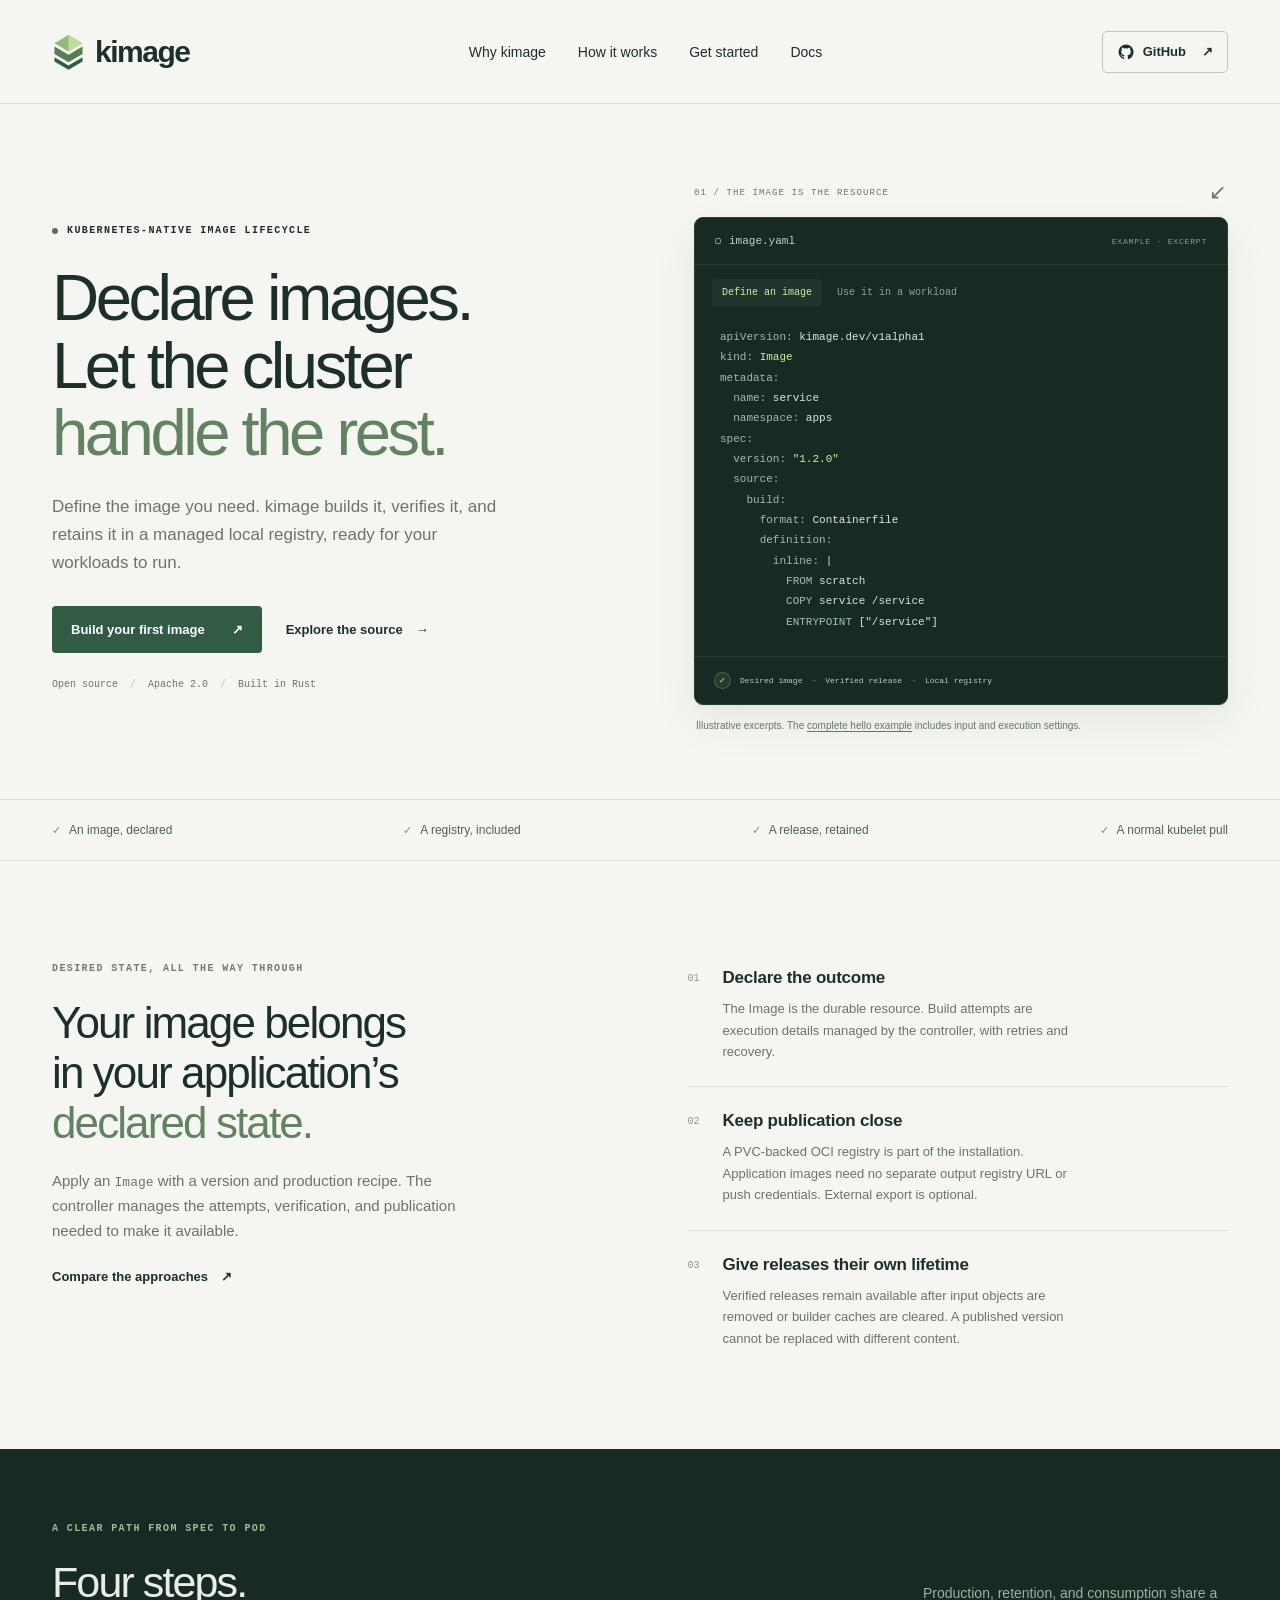
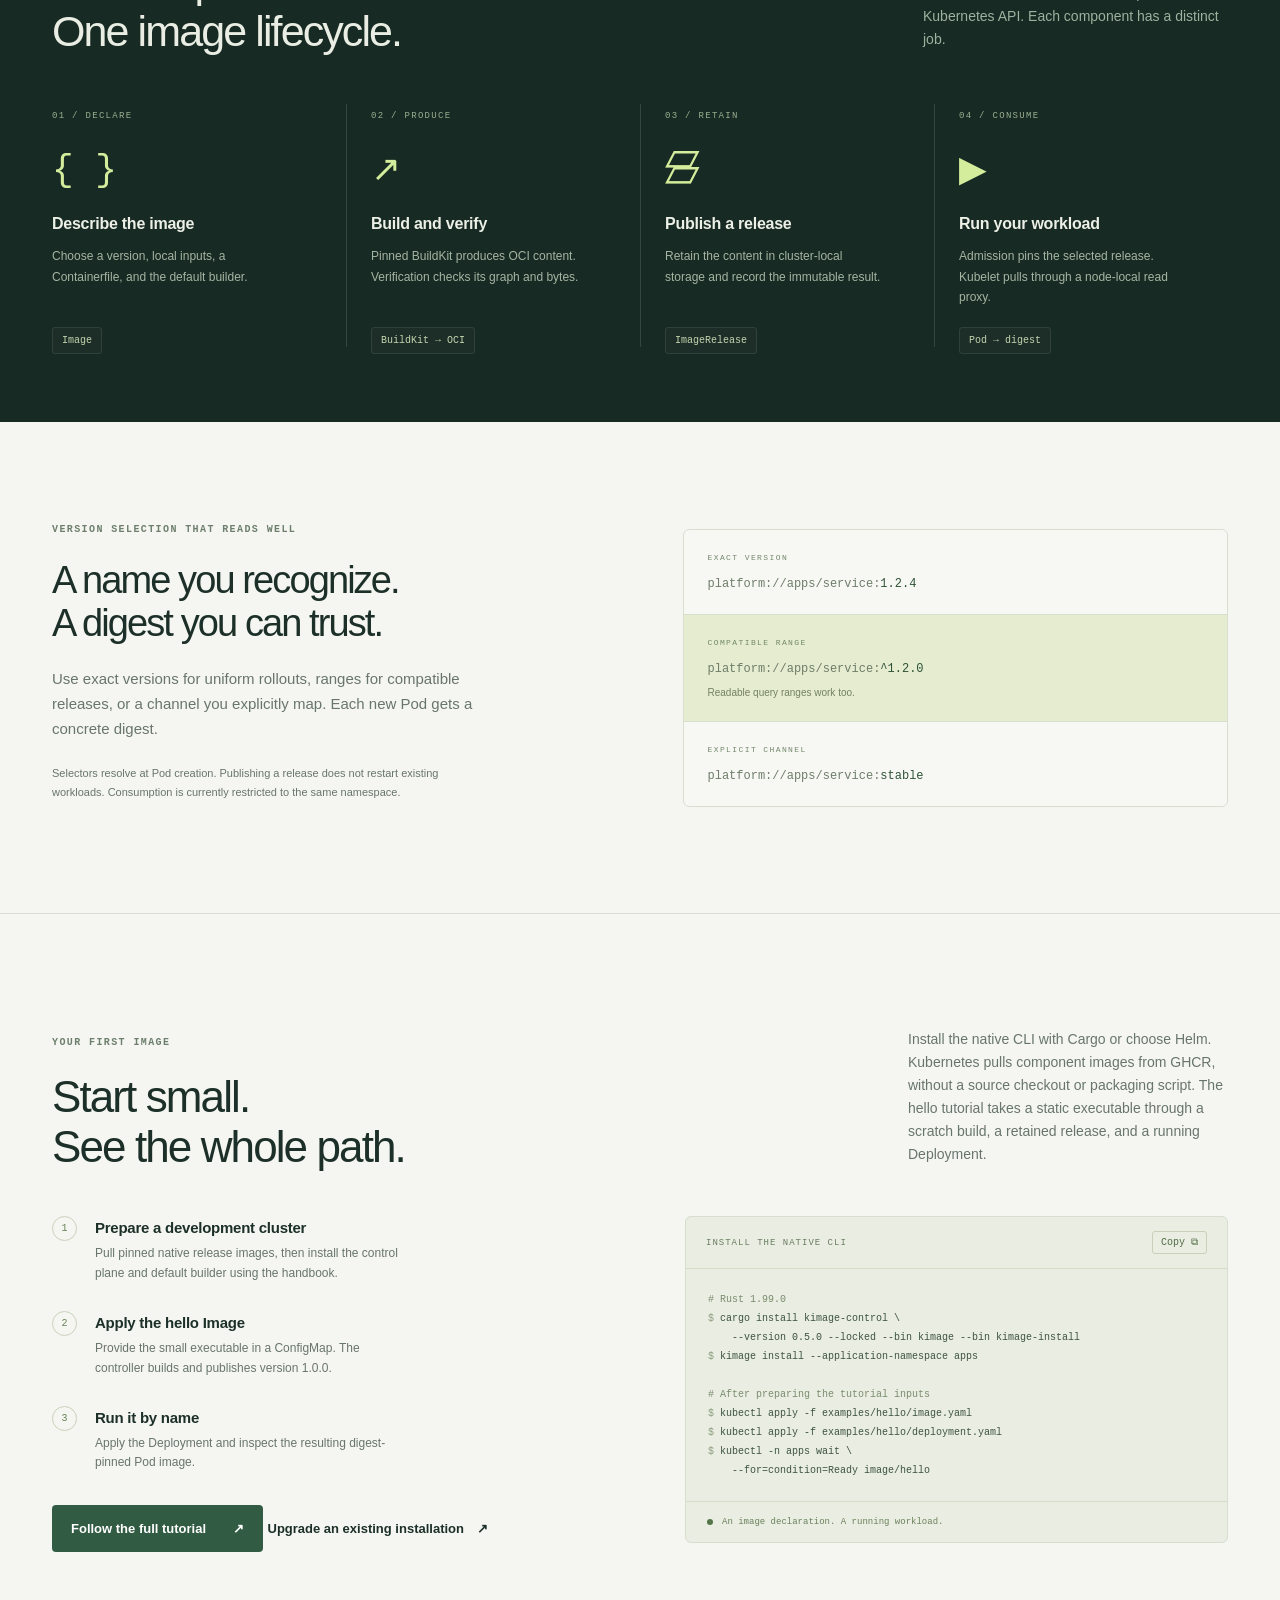
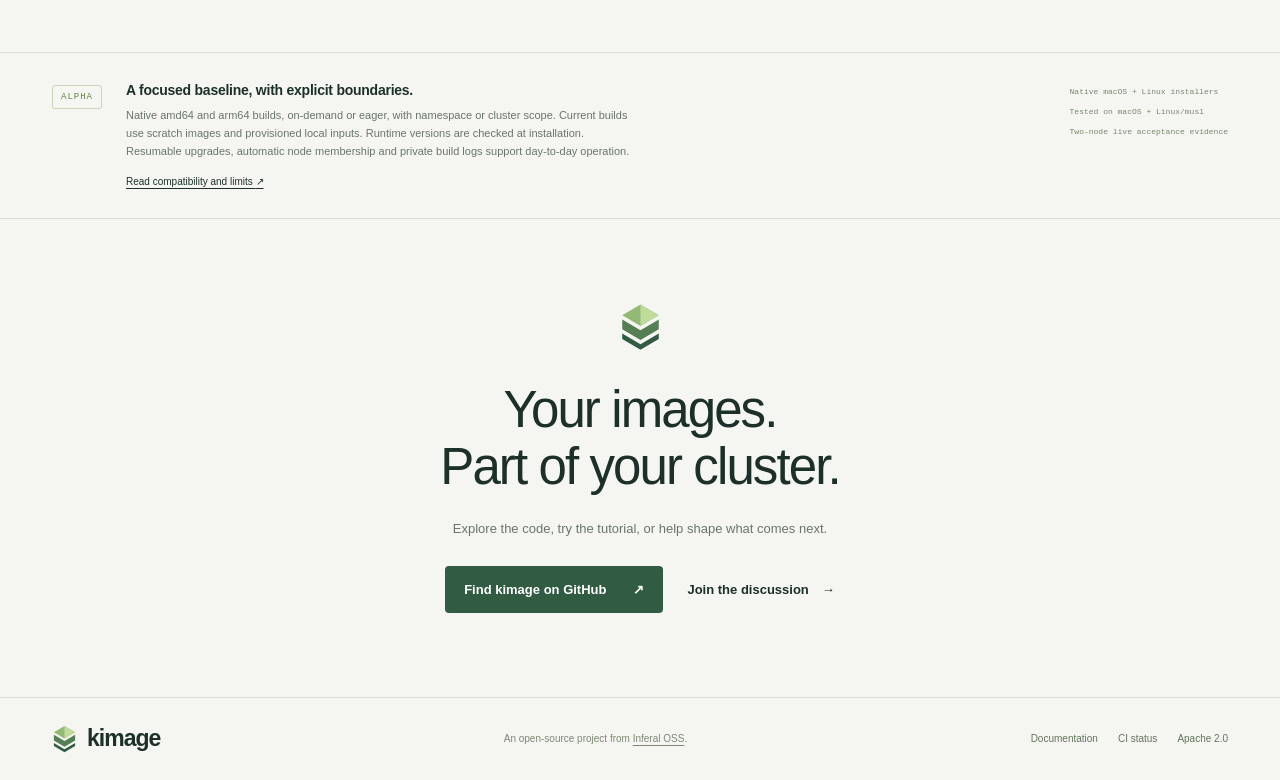
==== commit c44d0926: "Coordinate guarded transitions with Helm 4 field ownership" ====
--- a/site/index.html
+++ b/site/index.html
@@ -371,6 +371,9 @@
             <a class="button primary" href="./docs/#quickstart"
               >Follow the full tutorial <span aria-hidden="true">↗</span></a
             >
+            <a class="text-link" href="./docs/#upgrades"
+              >Upgrade an existing installation <span aria-hidden="true">↗</span></a
+            >
           </div>
           <div class="terminal">
             <div class="terminal-top">
@@ -416,6 +419,8 @@
             Native amd64 and arm64 builds, on-demand or eager, with namespace or cluster scope. Current
             builds use scratch images and provisioned local inputs. Runtime
             versions are checked at installation.
+            Resumable upgrades, automatic node membership and private build logs
+            support day-to-day operation.
           </p>
           <a href="./docs/#compatibility"
             >Read compatibility and limits <span aria-hidden="true">↗</span></a
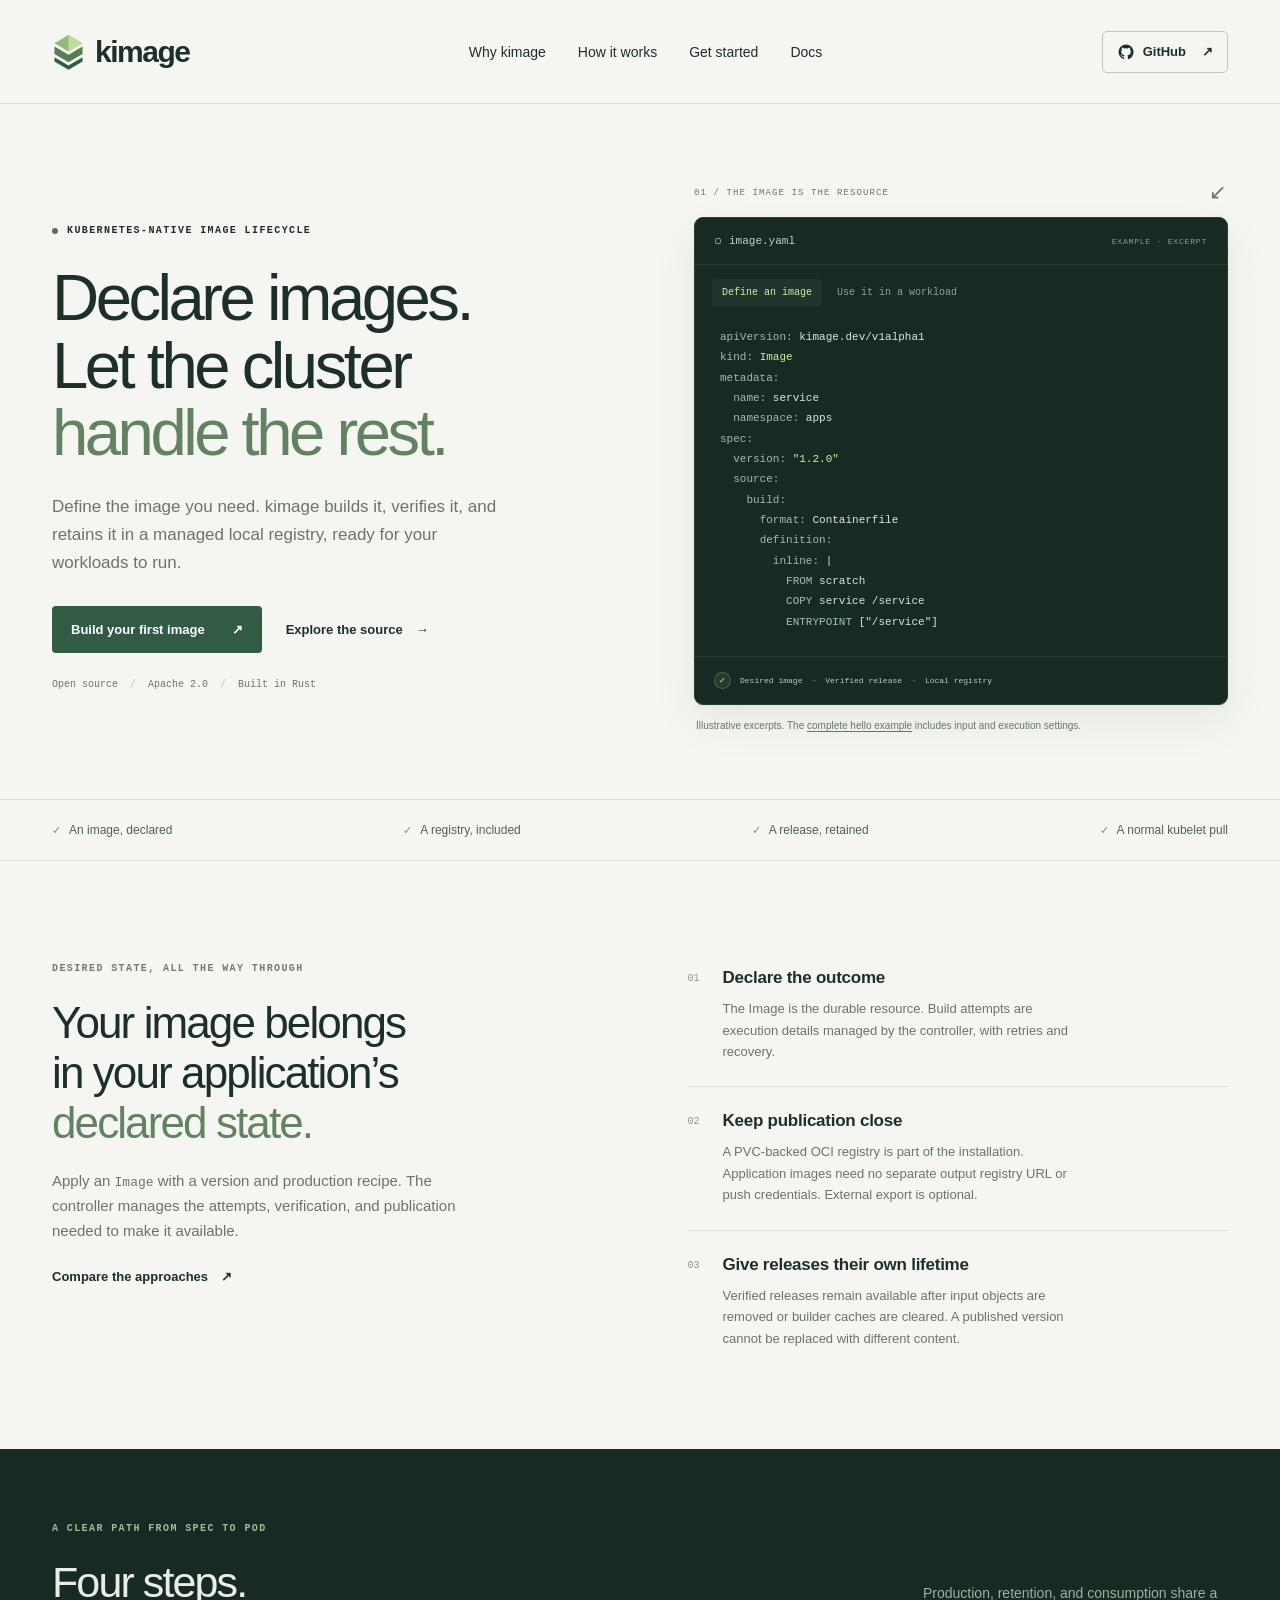
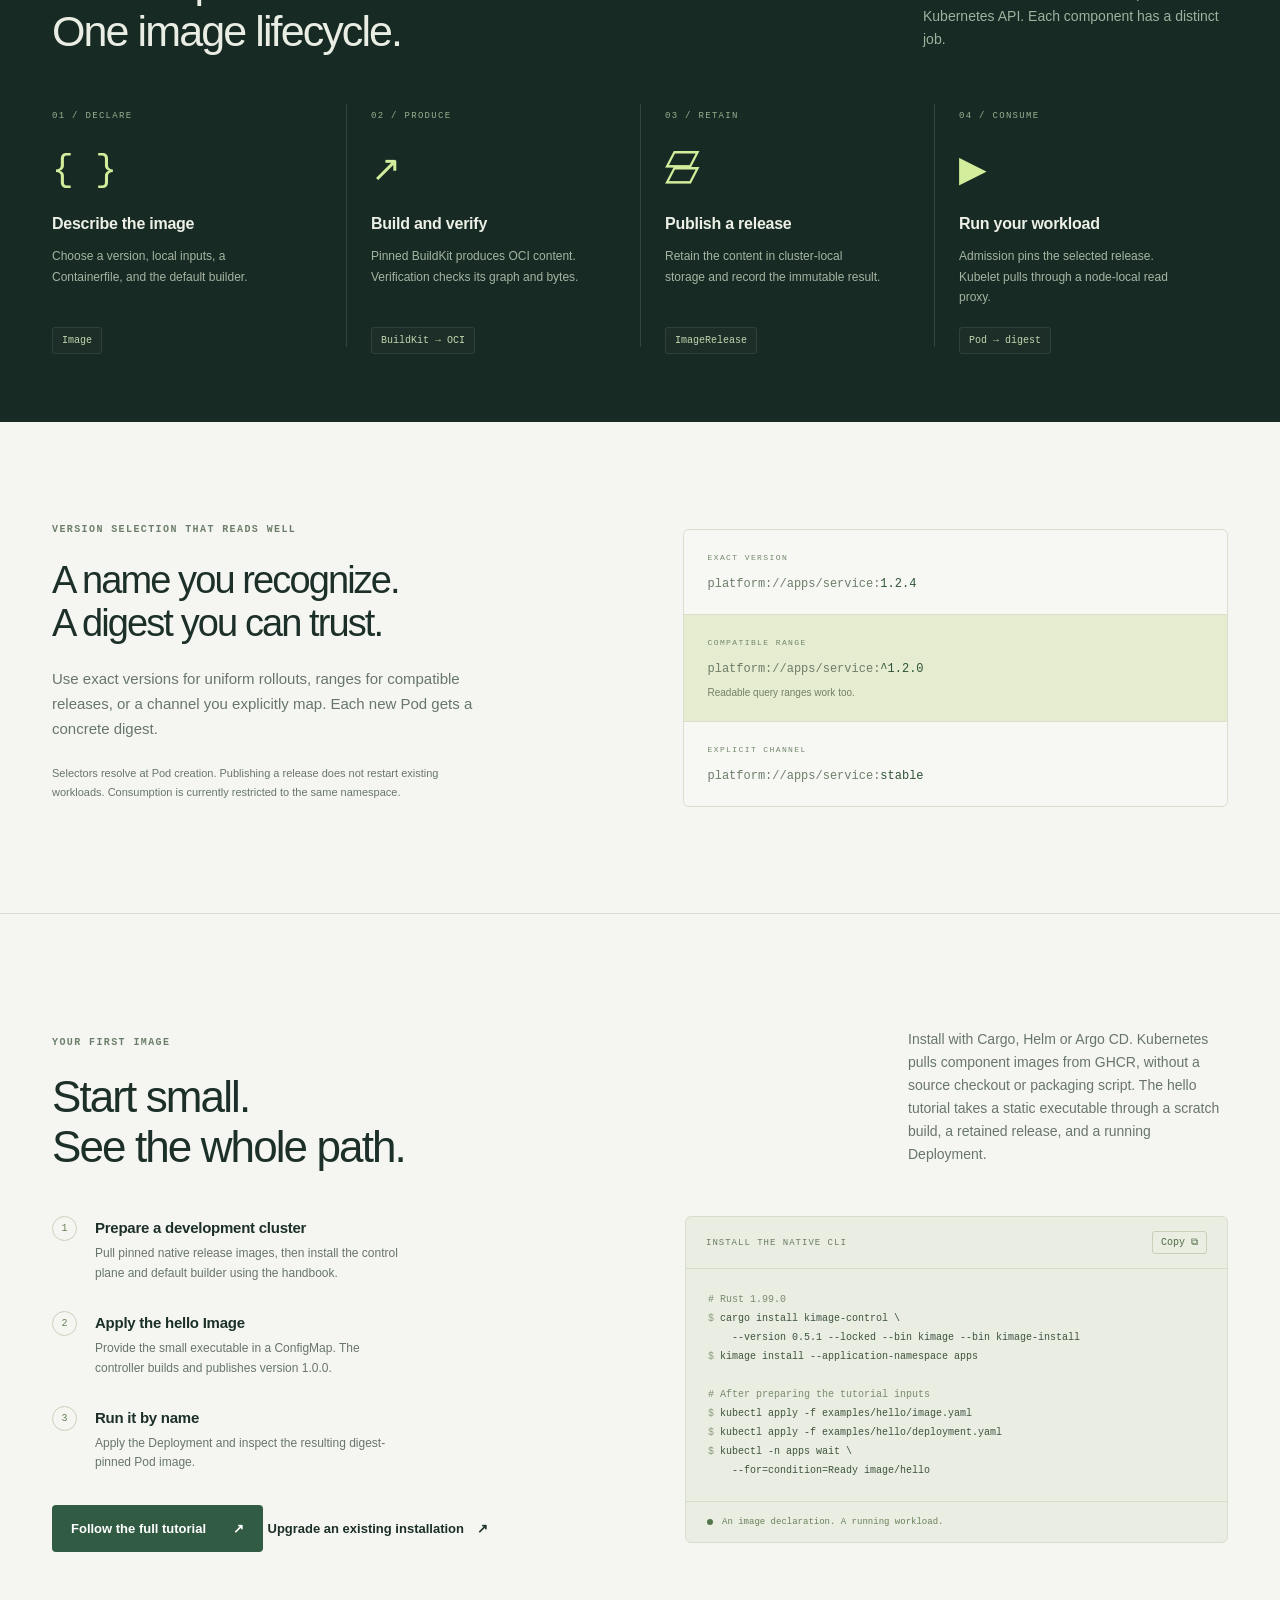
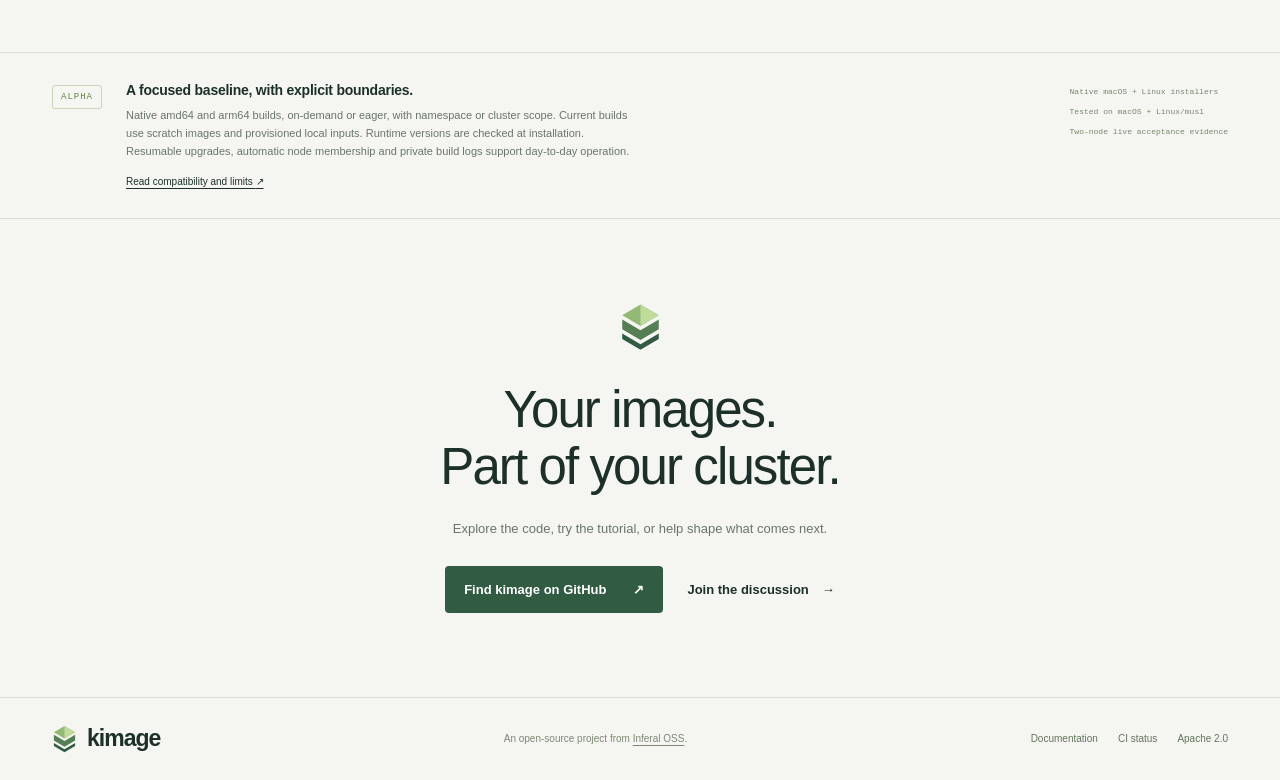
==== commit 01496888: "Add deterministic Argo CD provisioning and lifecycle support for 0.5.1" ====
--- a/site/index.html
+++ b/site/index.html
@@ -330,7 +330,7 @@
             <h2>Start small.<br />See the whole path.</h2>
           </div>
           <p>
-            Install the native CLI with Cargo or choose Helm. Kubernetes pulls
+            Install with Cargo, Helm or <a href="docs/#argocd">Argo CD</a>. Kubernetes pulls
             component images from GHCR, without a source checkout or packaging script. The hello
             tutorial takes a static executable through a scratch build, a
             retained release, and a running Deployment.
@@ -388,7 +388,7 @@
             </div>
             <pre><code><span class="comment"># Rust 1.99.0</span>
 <span class="prompt">$</span> cargo install kimage-control \
-    --version 0.5.0 --locked --bin kimage --bin kimage-install
+    --version 0.5.1 --locked --bin kimage --bin kimage-install
 <span class="prompt">$</span> kimage install --application-namespace apps
 
 <span class="comment"># After preparing the tutorial inputs</span>
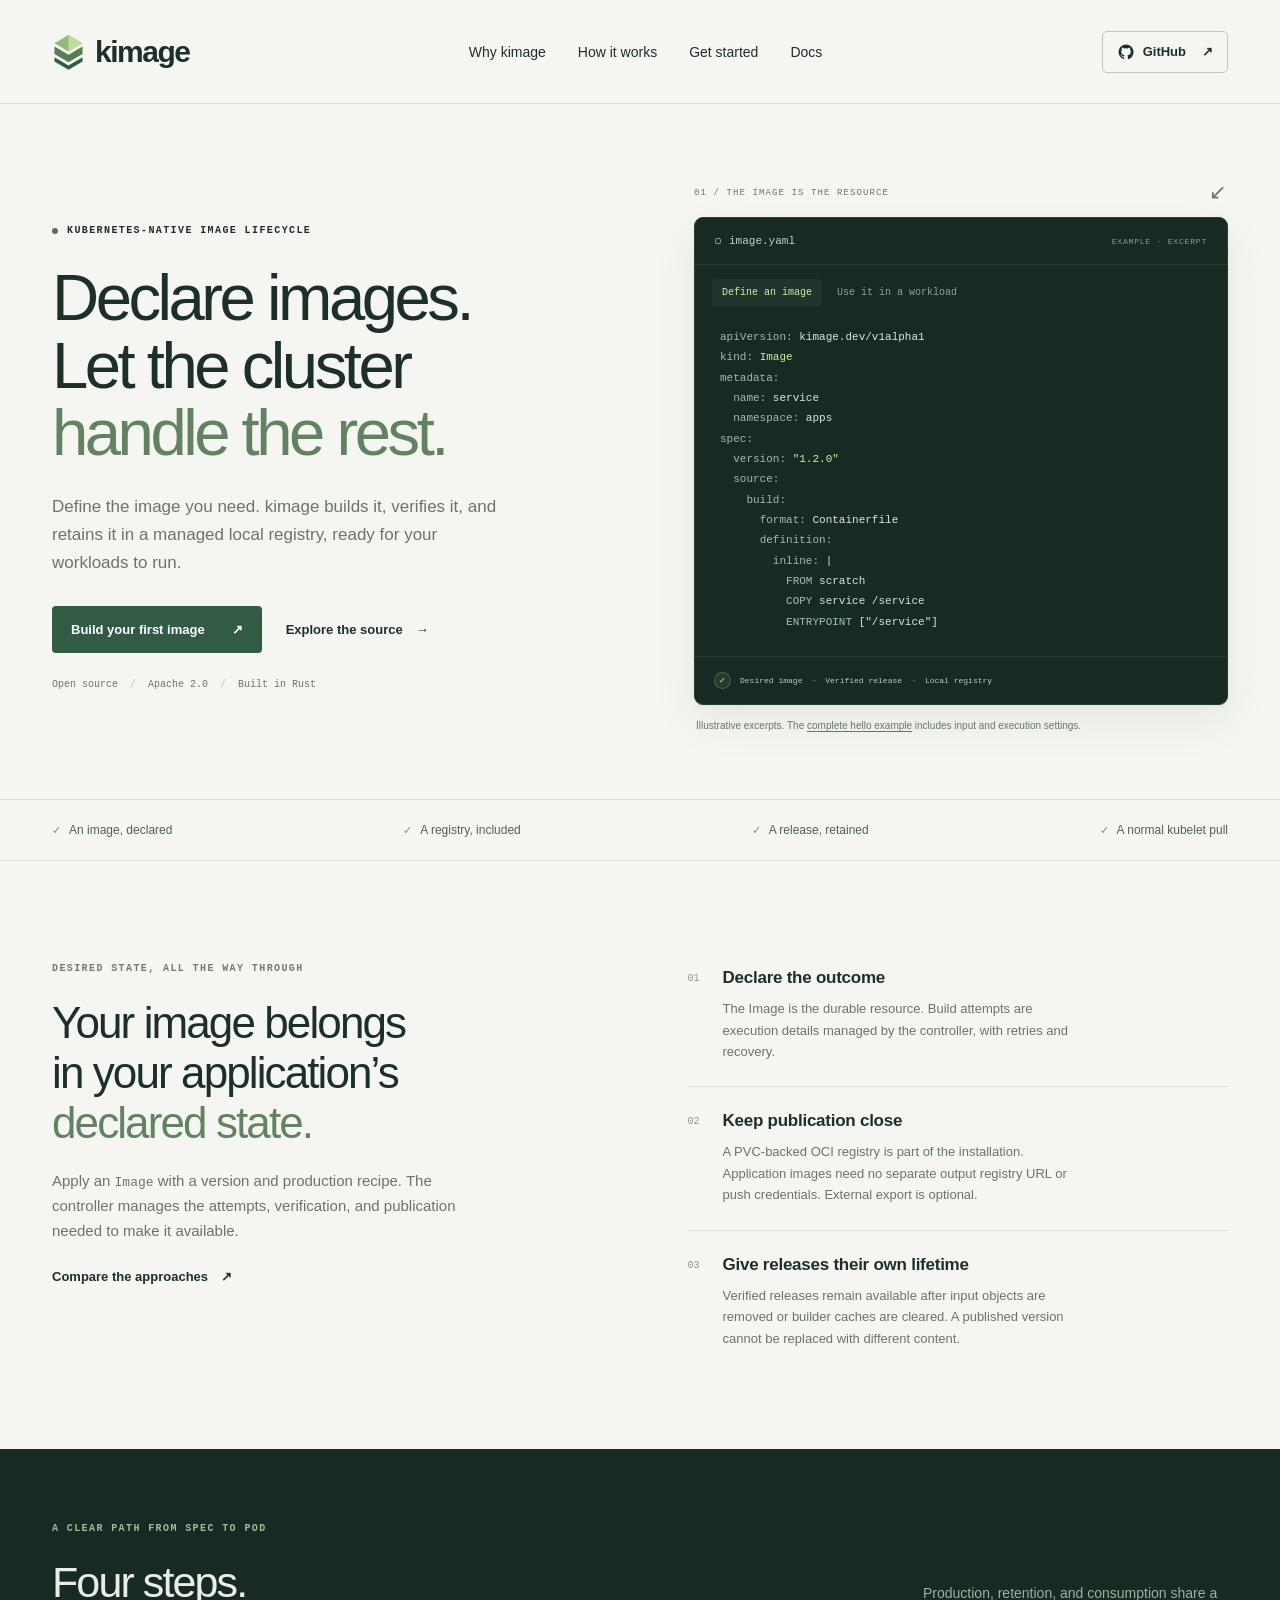
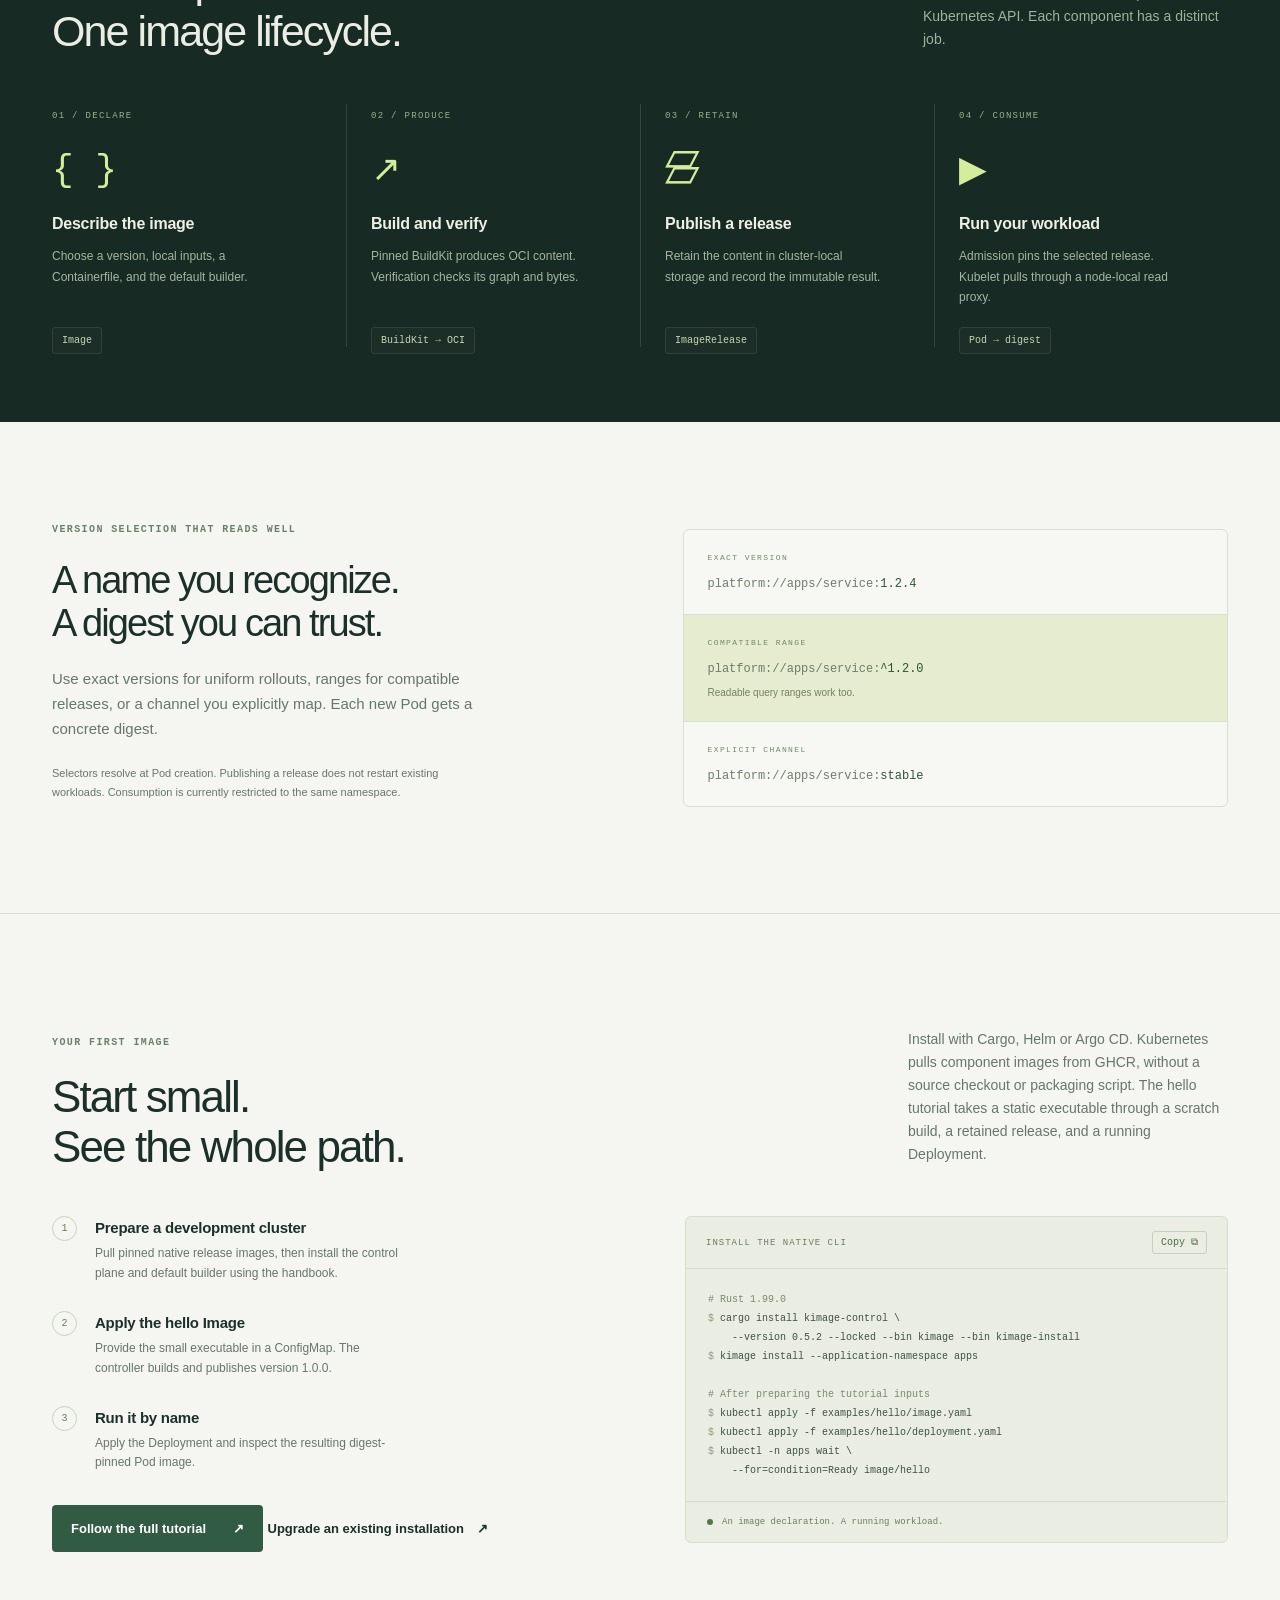
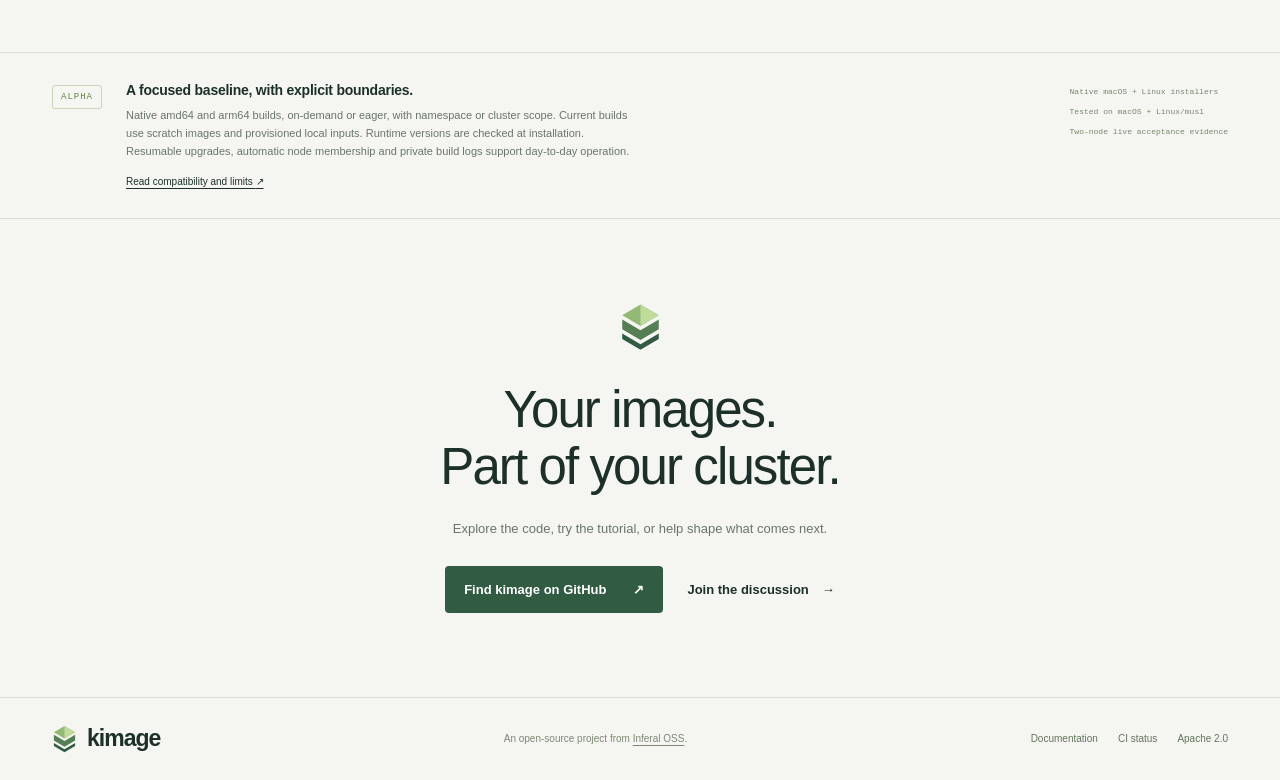
==== commit 648484a5: "Discover installations and guard Argo CD removal for 0.5.2" ====
--- a/site/index.html
+++ b/site/index.html
@@ -388,7 +388,7 @@
             </div>
             <pre><code><span class="comment"># Rust 1.99.0</span>
 <span class="prompt">$</span> cargo install kimage-control \
-    --version 0.5.1 --locked --bin kimage --bin kimage-install
+    --version 0.5.2 --locked --bin kimage --bin kimage-install
 <span class="prompt">$</span> kimage install --application-namespace apps
 
 <span class="comment"># After preparing the tutorial inputs</span>
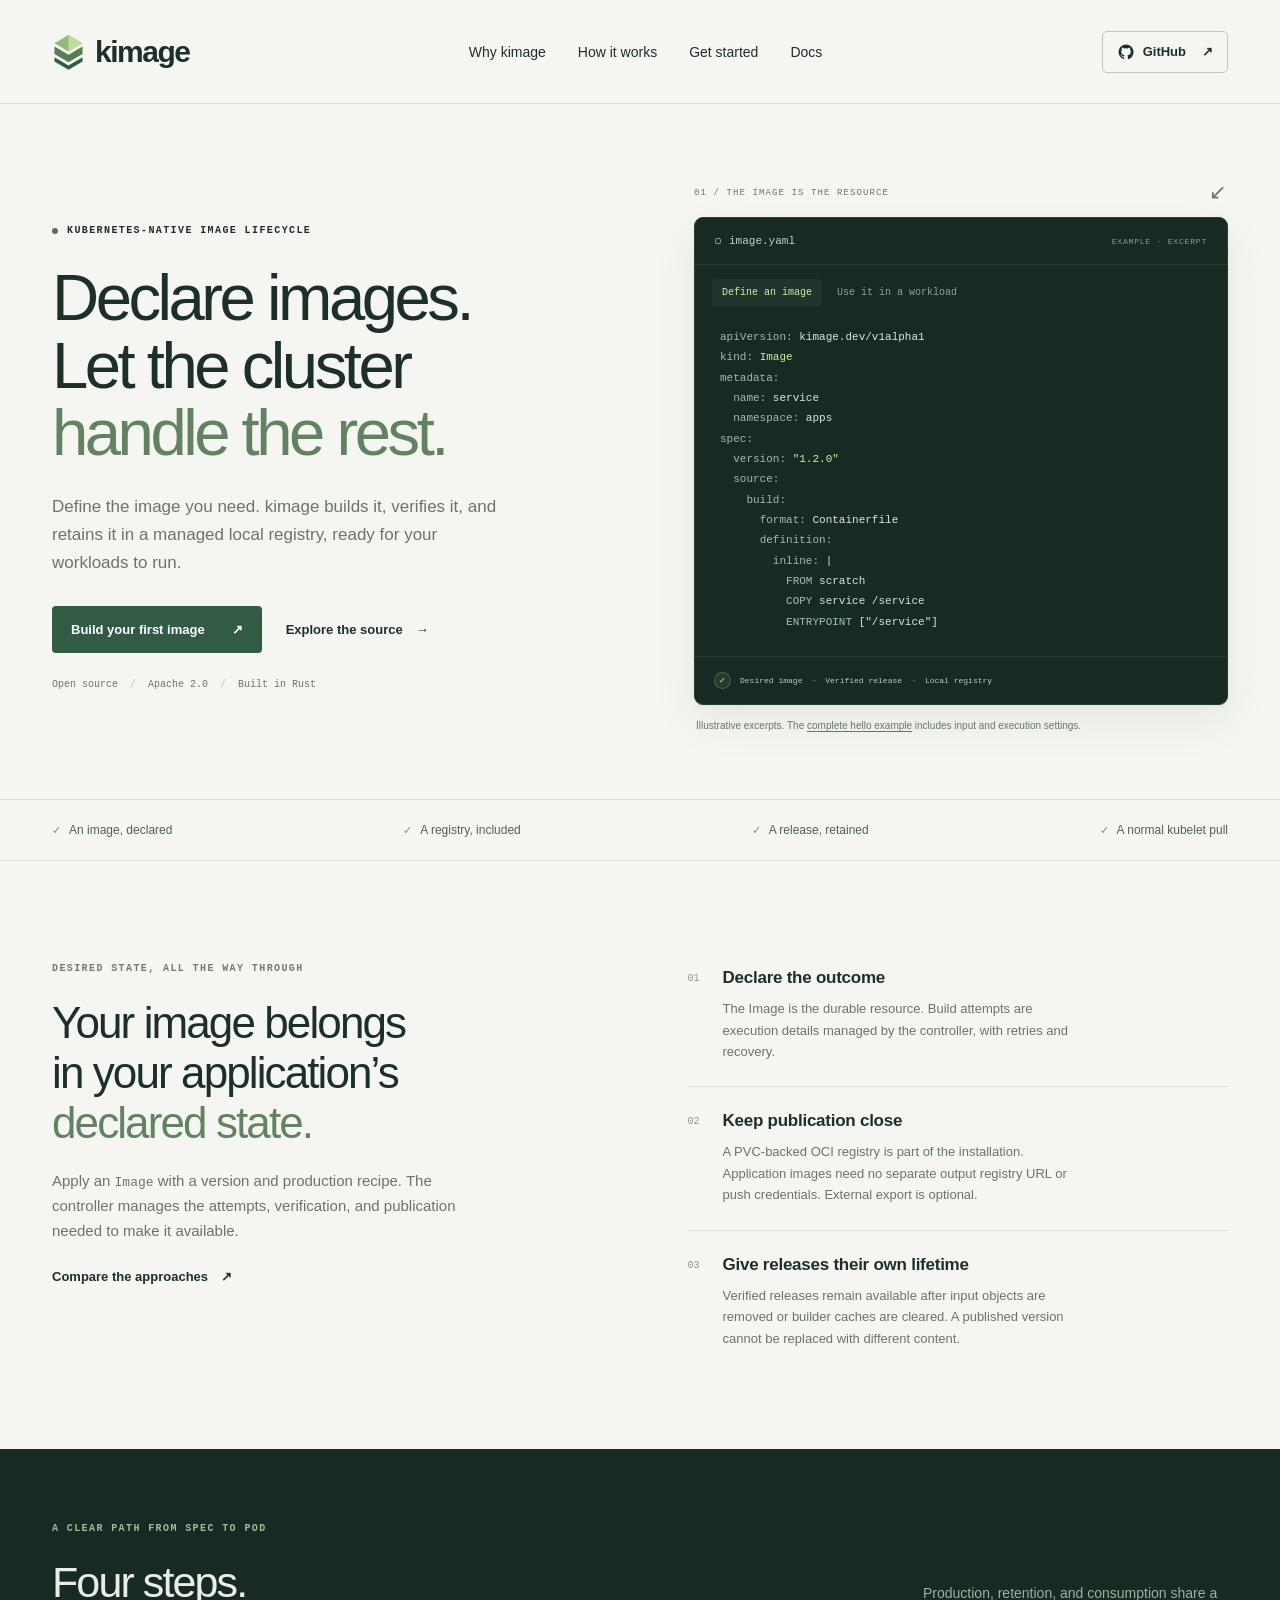
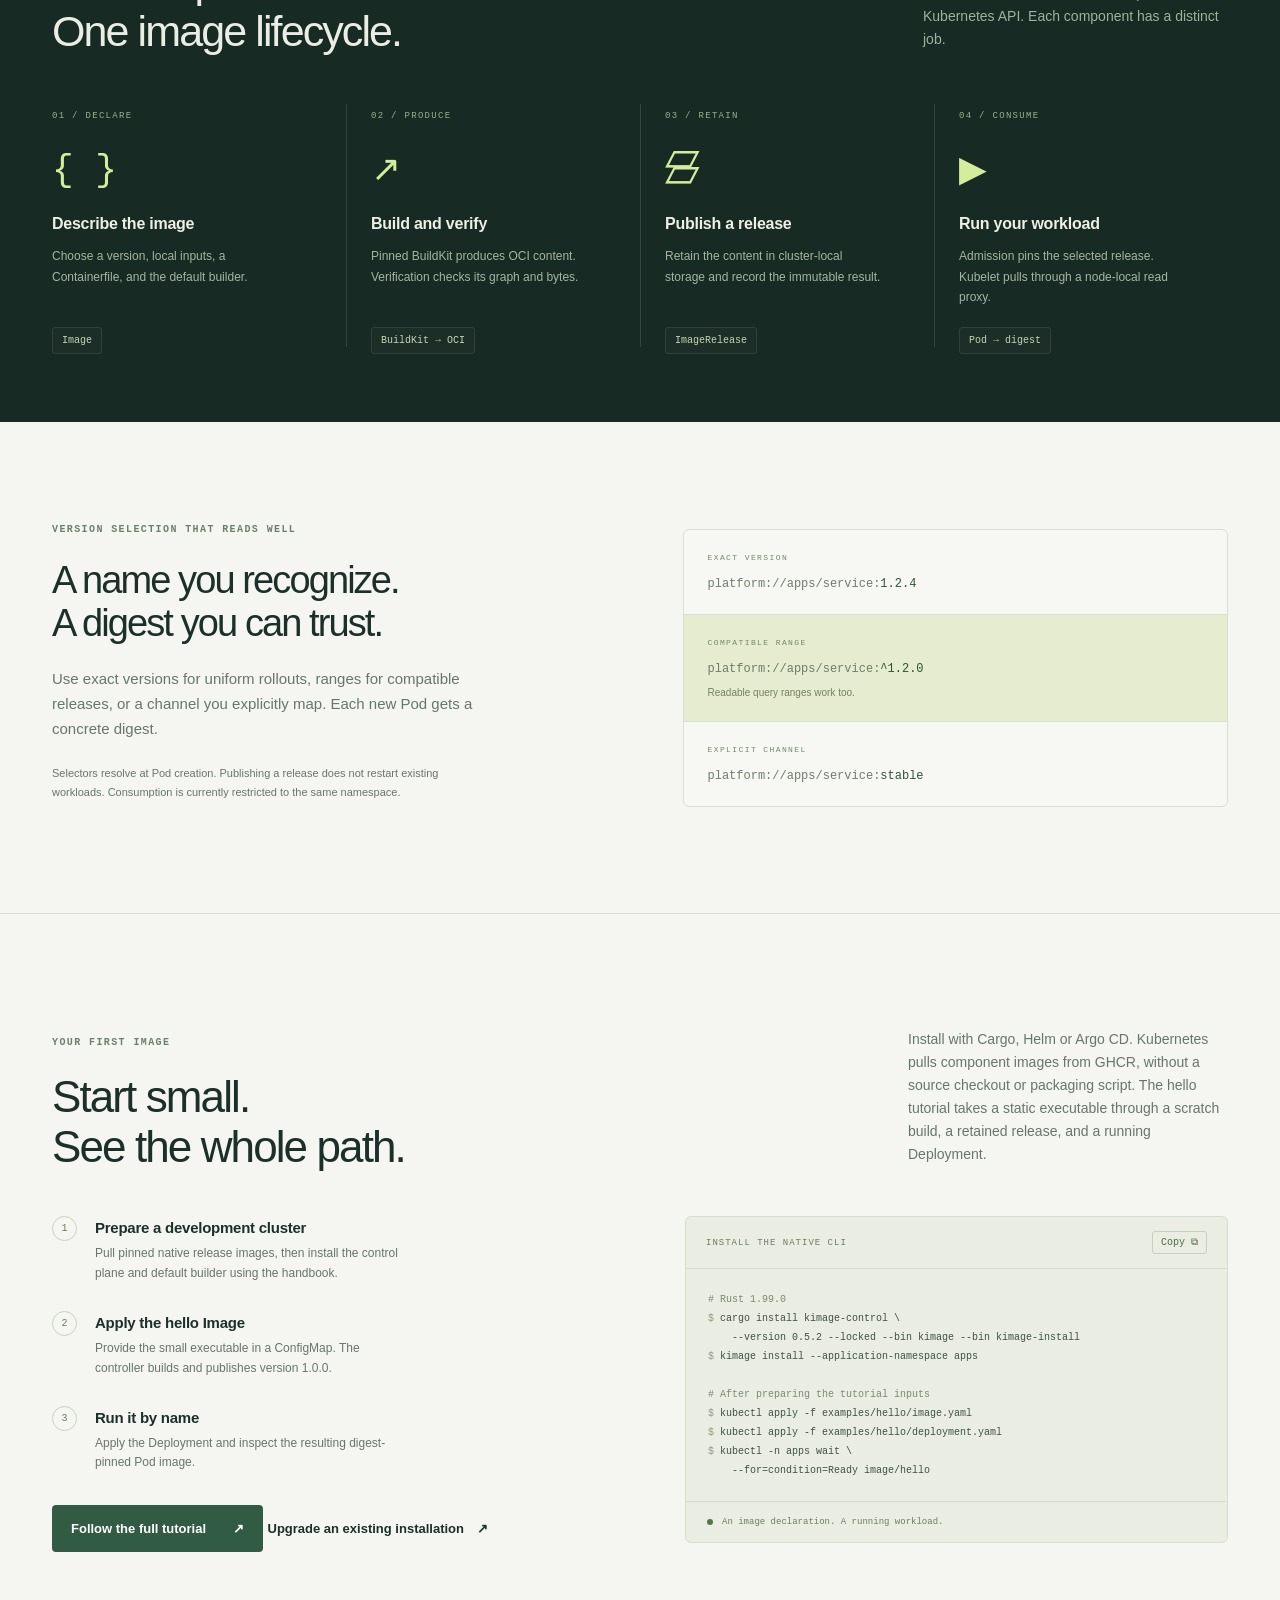
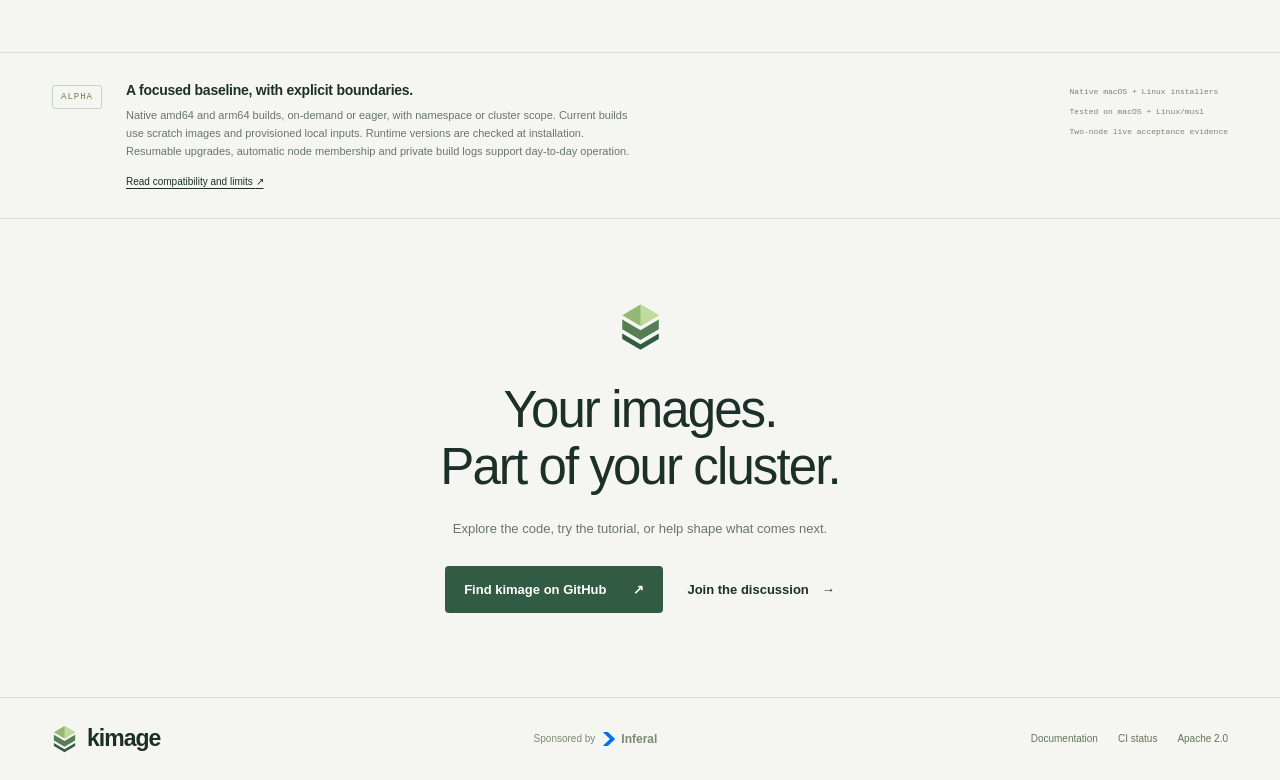
==== commit 7615d862: "Credit Inferal sponsorship in website footers" ====
--- a/site/index.html
+++ b/site/index.html
@@ -454,9 +454,12 @@
         ><img src="./mark.svg" width="25" height="29" alt="" /><span
           >kimage</span
         ></a
-      ><span
-        >An open-source project from
-        <a href="https://github.com/inferal-oss">Inferal OSS</a>.</span
+      ><span class="sponsor">
+        Sponsored by
+        <a href="https://inferal.com/">
+          <img src="./inferal-mark.svg" width="12" height="14" alt="" />
+          Inferal</a
+        ></span
       >
       <div>
         <a href="./docs/">Documentation</a
--- a/site/style.css
+++ b/site/style.css
@@ -748,9 +748,22 @@
   font-size: 10px;
   color: #7c8875;
 }
-.footer > span a {
-  text-decoration: underline;
-  text-underline-offset: 3px;
+.footer .sponsor {
+  display: flex;
+  align-items: center;
+  gap: 8px;
+  white-space: nowrap;
+}
+.footer .sponsor a {
+  display: inline-flex;
+  align-items: center;
+  gap: 6px;
+  font-size: 12px;
+  font-weight: 600;
+}
+.footer .sponsor img {
+  display: block;
+  flex-shrink: 0;
 }
 .footer > div {
   display: flex;
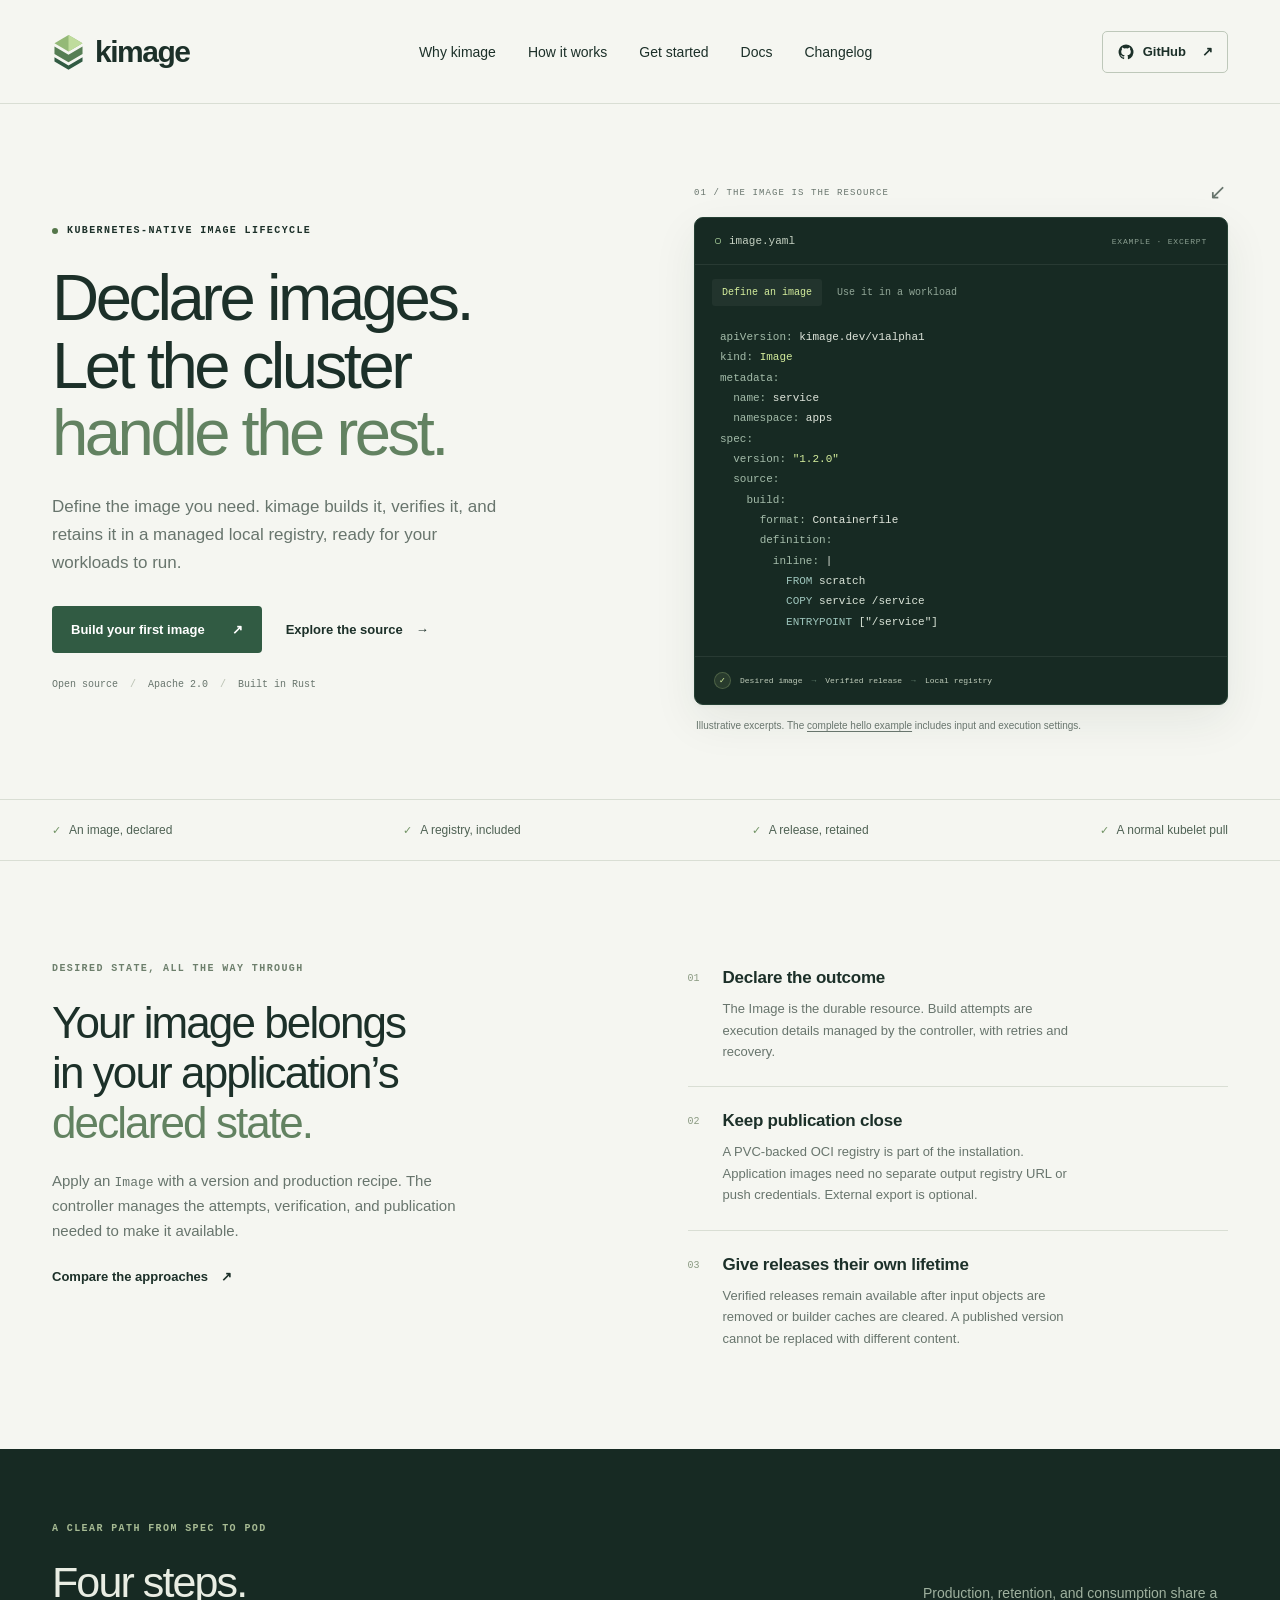
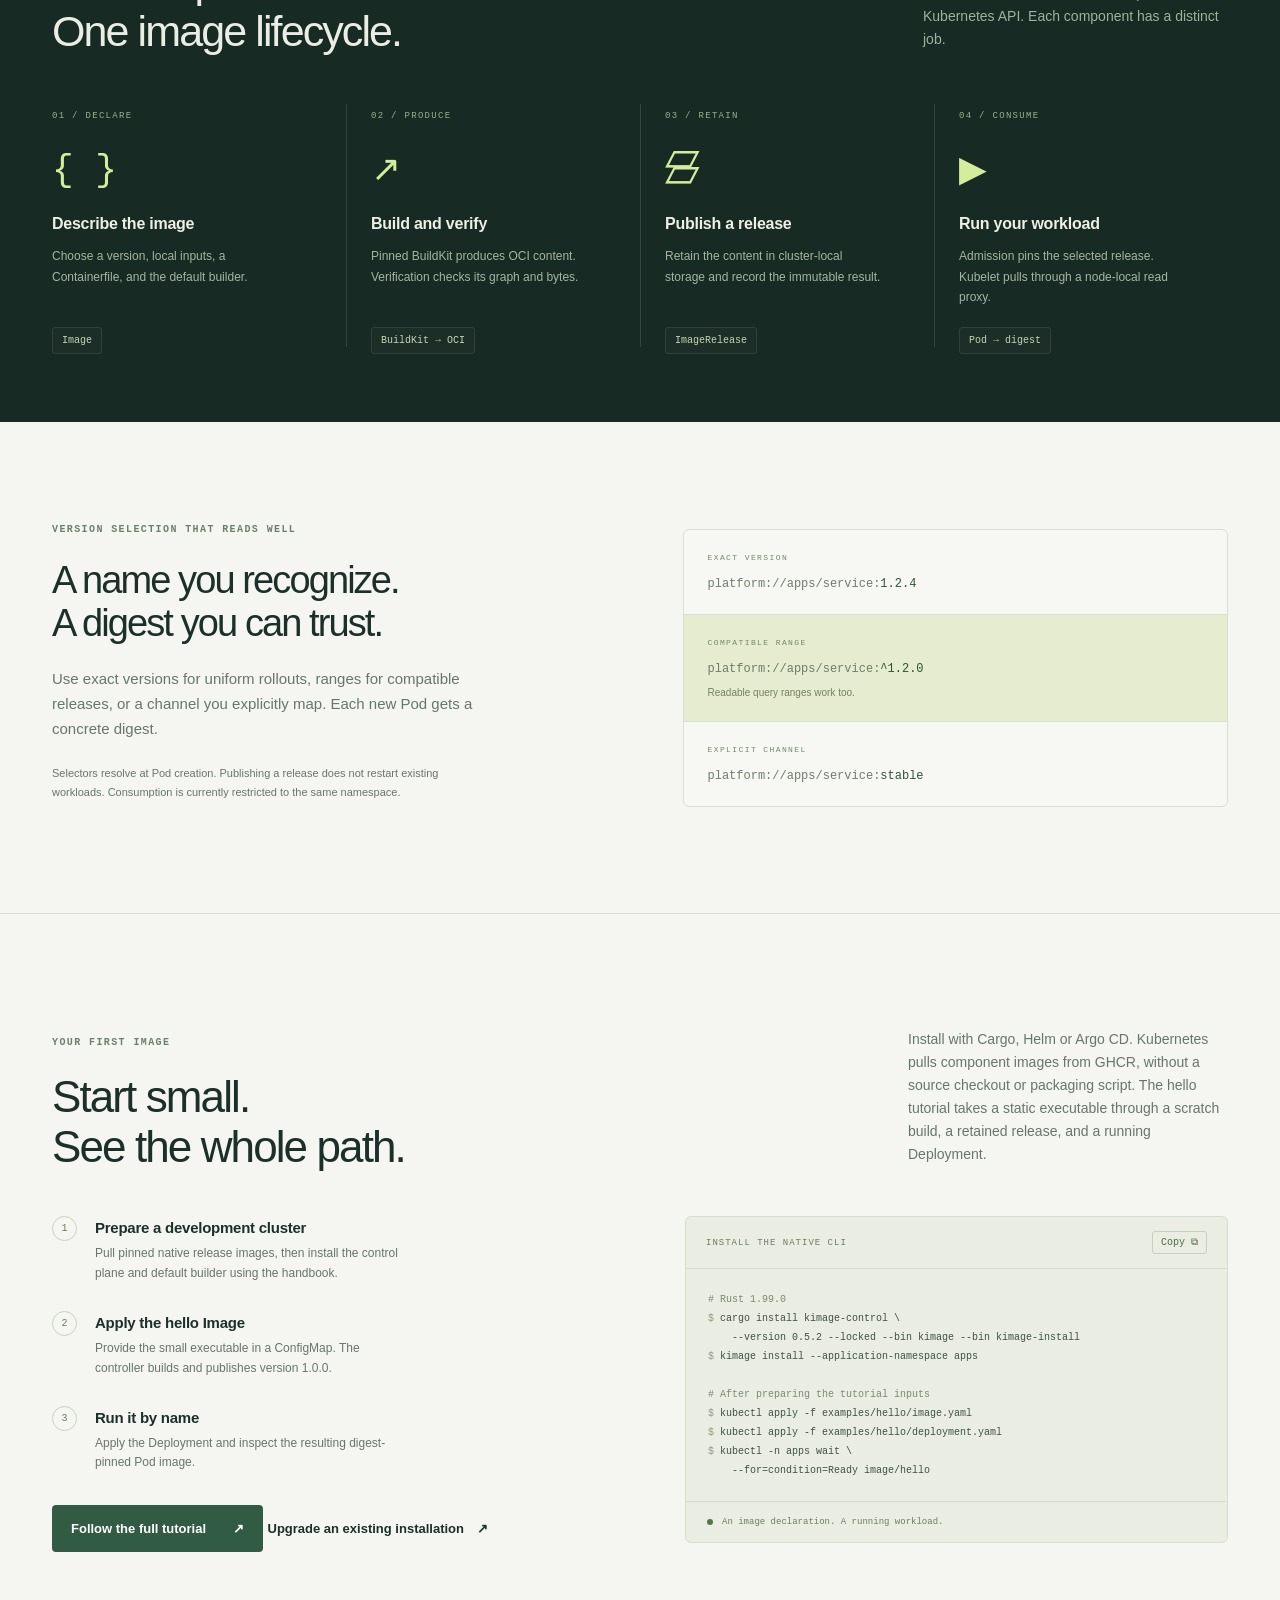
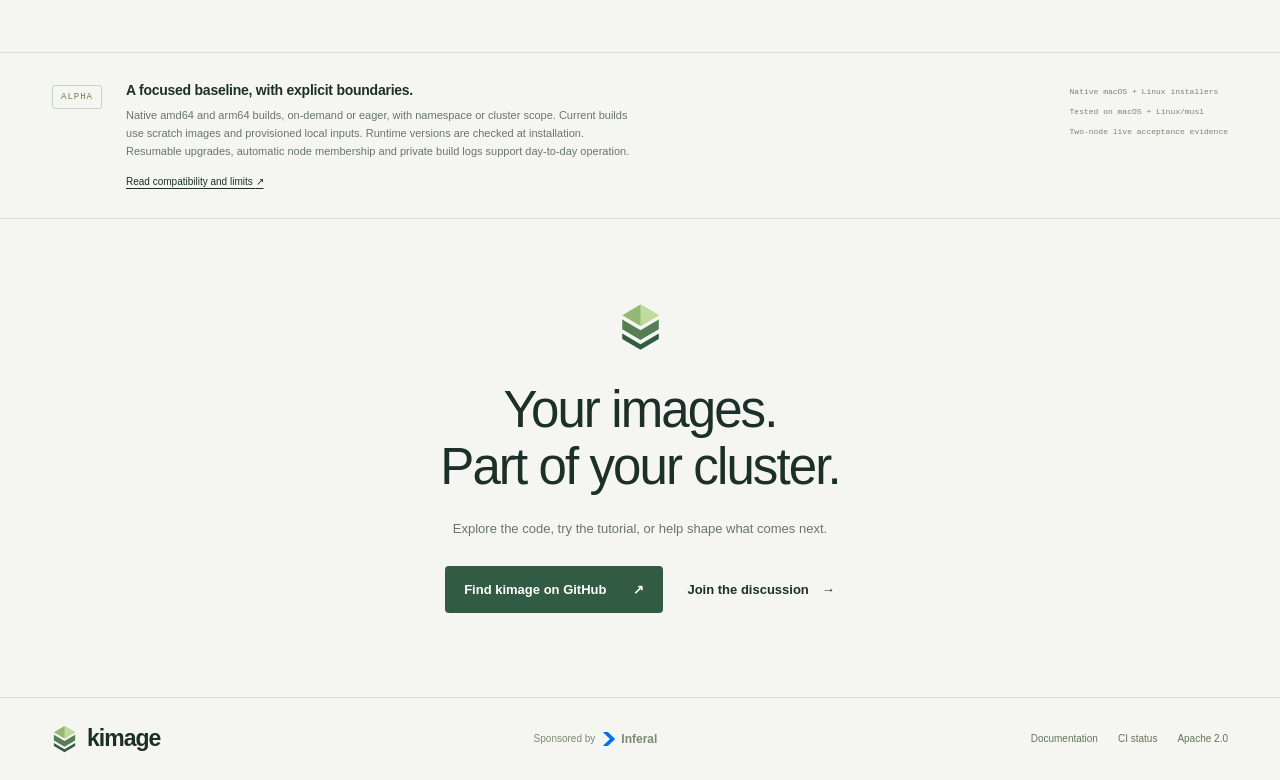
==== commit 9c1636e6: "Publish a rendered changelog with linked release history" ====
--- a/site/index.html
+++ b/site/index.html
@@ -36,6 +36,7 @@
       <nav aria-label="Main navigation">
         <a href="#why">Why kimage</a><a href="#how">How it works</a
         ><a href="#start">Get started</a><a href="./docs/">Docs</a>
+        <a href="./changelog/">Changelog</a>
       </nav>
       <a class="repo-link" href="https://github.com/inferal-oss/kimage"
         ><svg viewBox="0 0 24 24" width="18" height="18" aria-hidden="true">
--- a/site/style.css
+++ b/site/style.css
@@ -1038,6 +1038,15 @@
     display: block;
     font-size: 11px;
   }
+  .header nav a[href="./docs/"],
+  .header nav a[href="../docs/"],
+  .header nav a[aria-current="page"] {
+    display: block;
+    font-size: 11px;
+  }
+  .header nav {
+    gap: 13px;
+  }
   .header nav {
     margin-left: auto;
   }
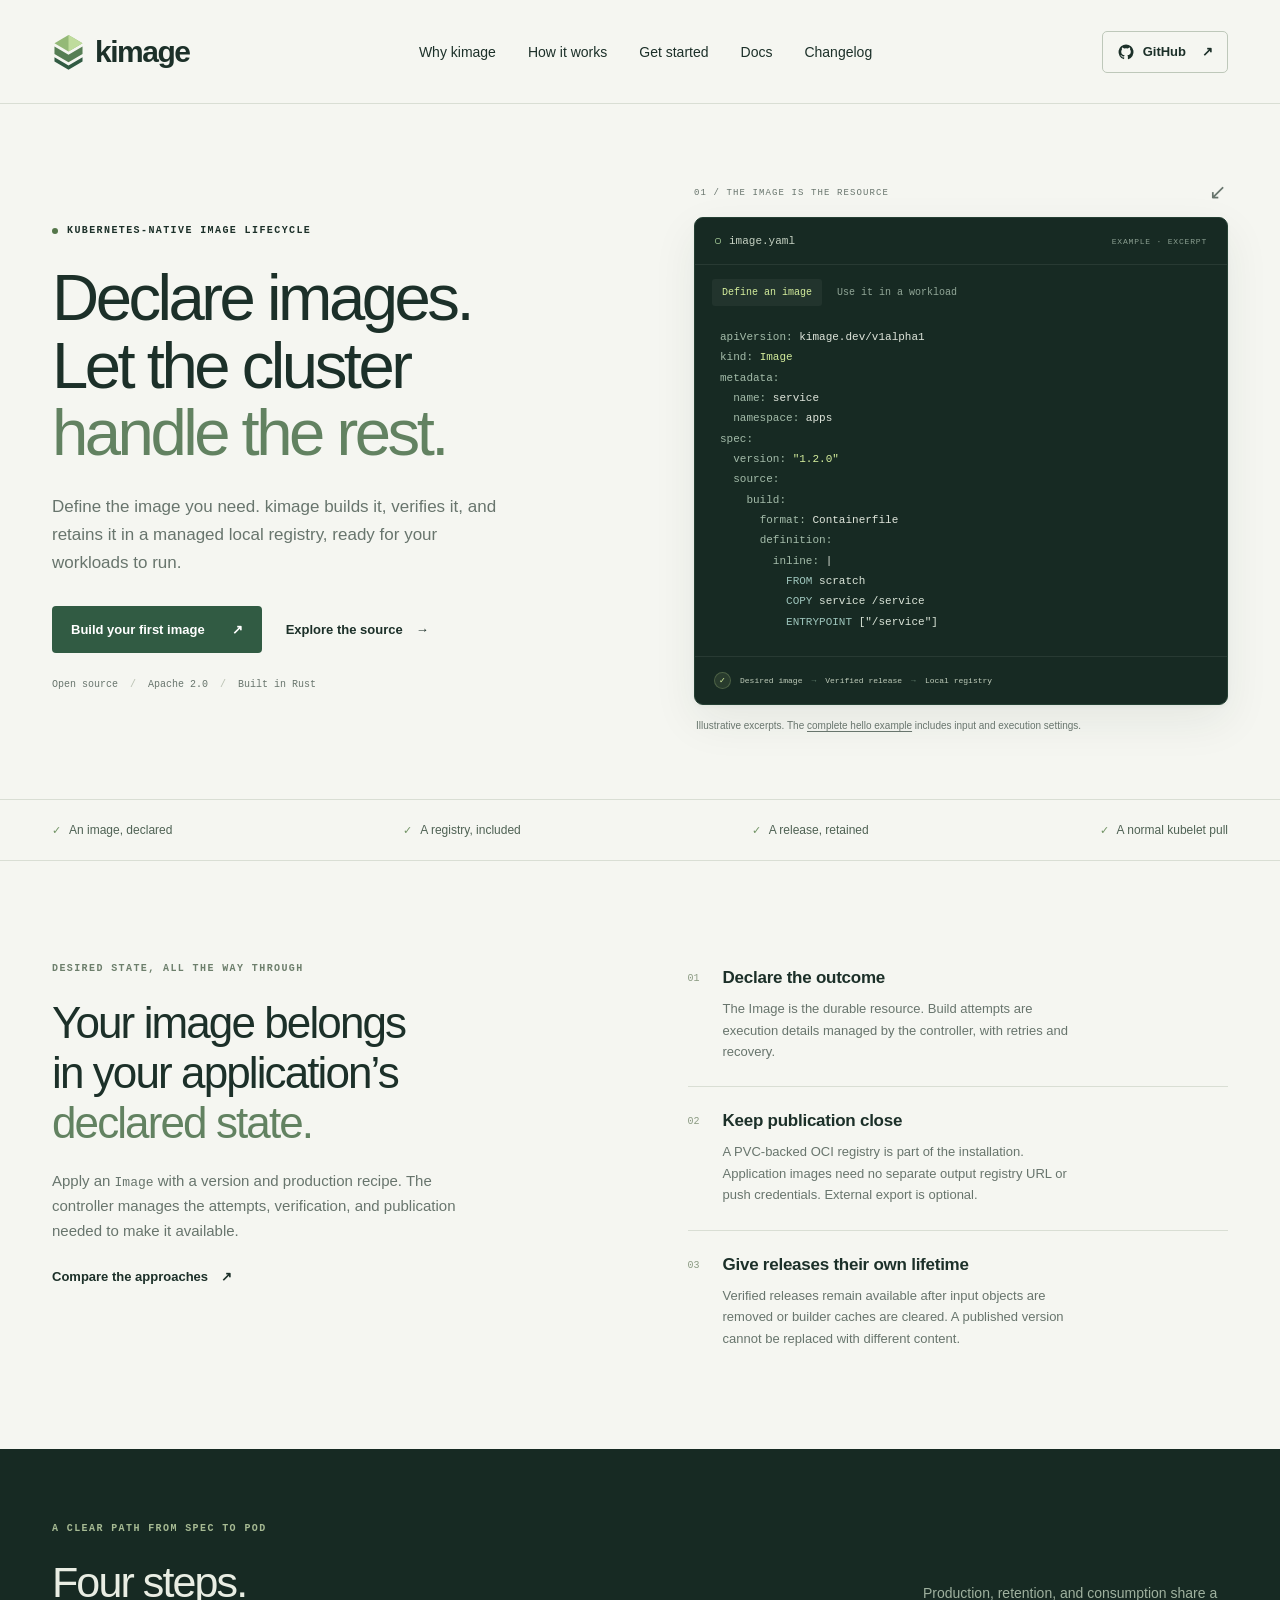
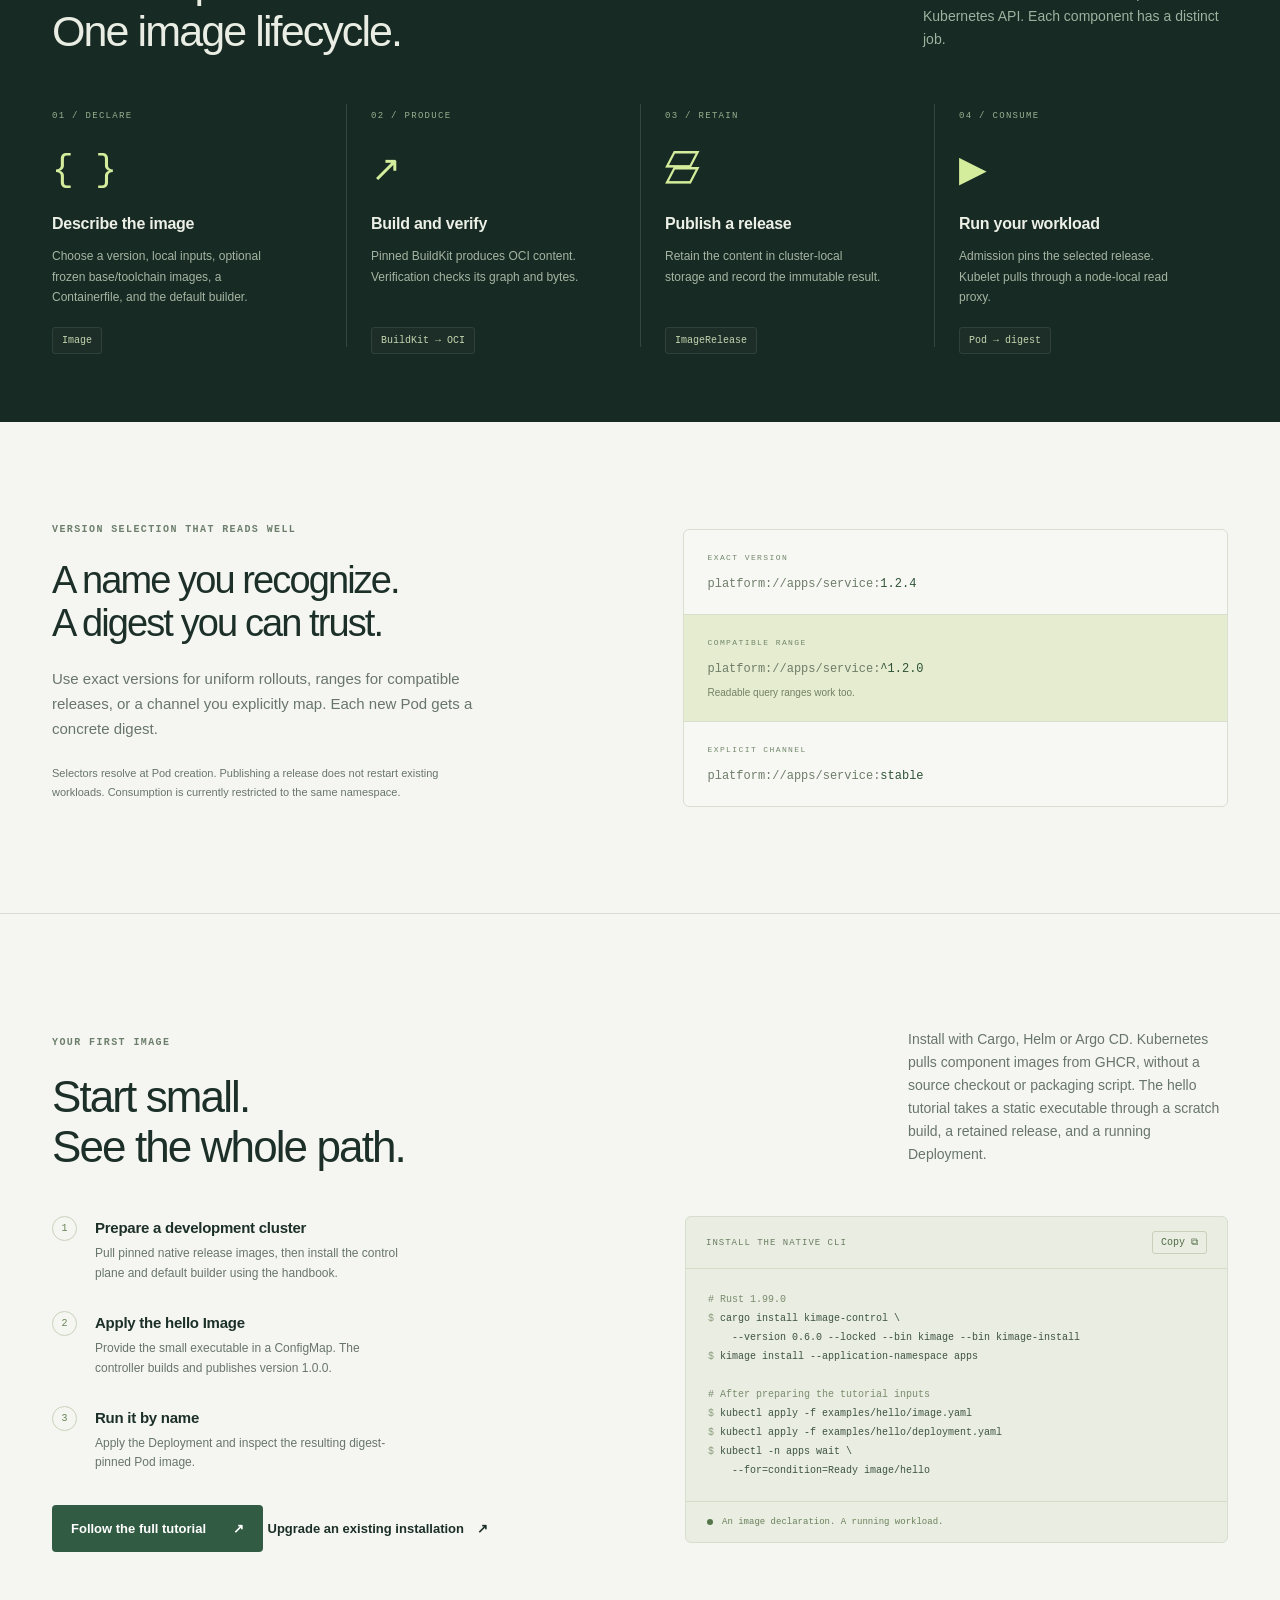
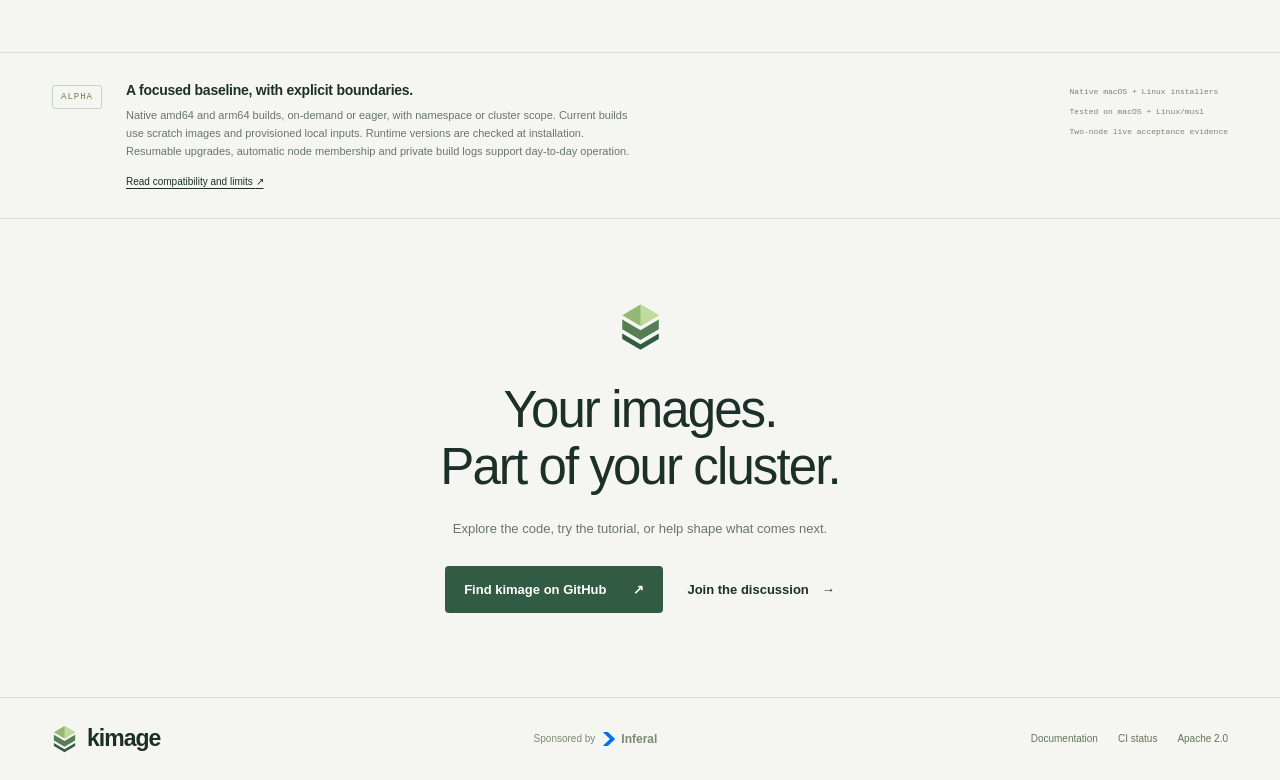
==== commit 83abe627: "Add frozen retained OCI base and toolchain inputs" ====
--- a/site/index.html
+++ b/site/index.html
@@ -253,7 +253,7 @@
               <div class="pipeline-symbol" aria-hidden="true">{ }</div>
               <h3>Describe the image</h3>
               <p>
-                Choose a version, local inputs, a Containerfile, and the default
+                Choose a version, local inputs, optional frozen base/toolchain images, a Containerfile, and the default
                 builder.
               </p>
               <code>Image</code>
@@ -389,7 +389,7 @@
             </div>
             <pre><code><span class="comment"># Rust 1.99.0</span>
 <span class="prompt">$</span> cargo install kimage-control \
-    --version 0.5.2 --locked --bin kimage --bin kimage-install
+    --version 0.6.0 --locked --bin kimage --bin kimage-install
 <span class="prompt">$</span> kimage install --application-namespace apps
 
 <span class="comment"># After preparing the tutorial inputs</span>
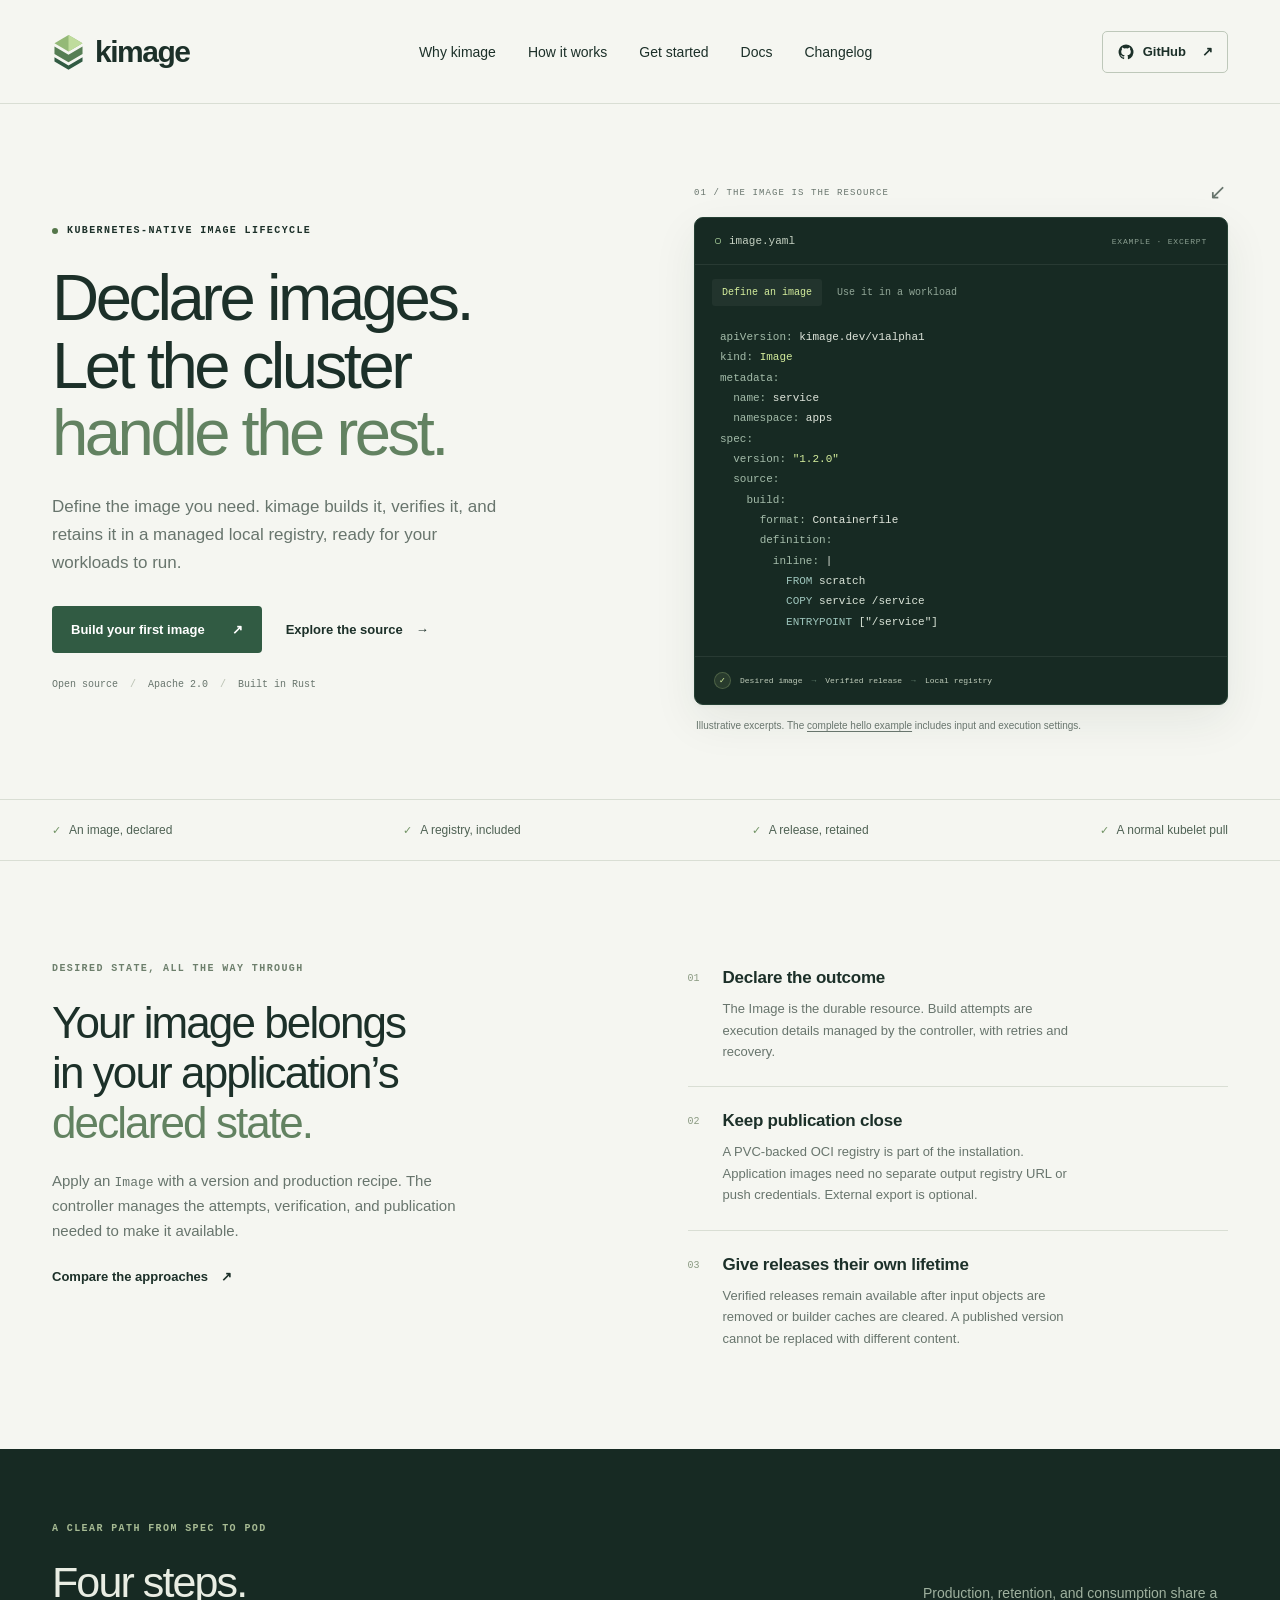
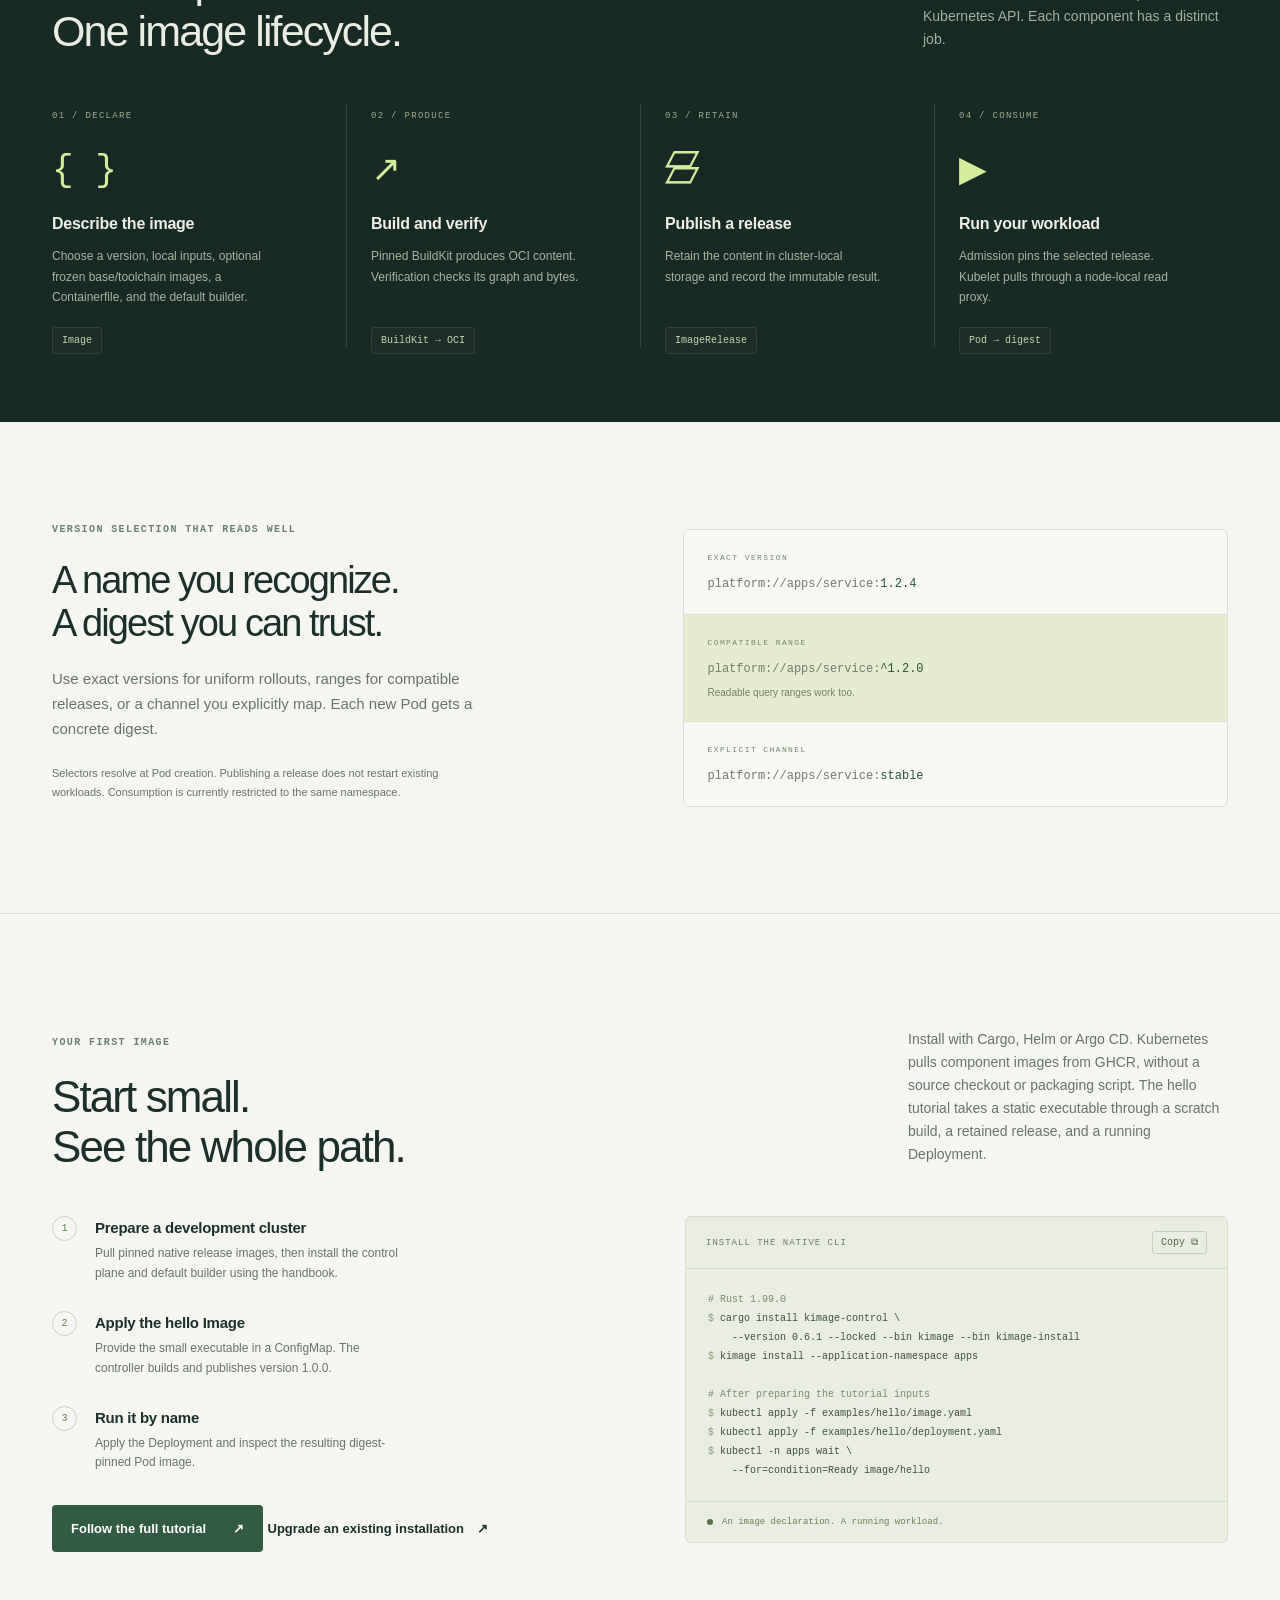
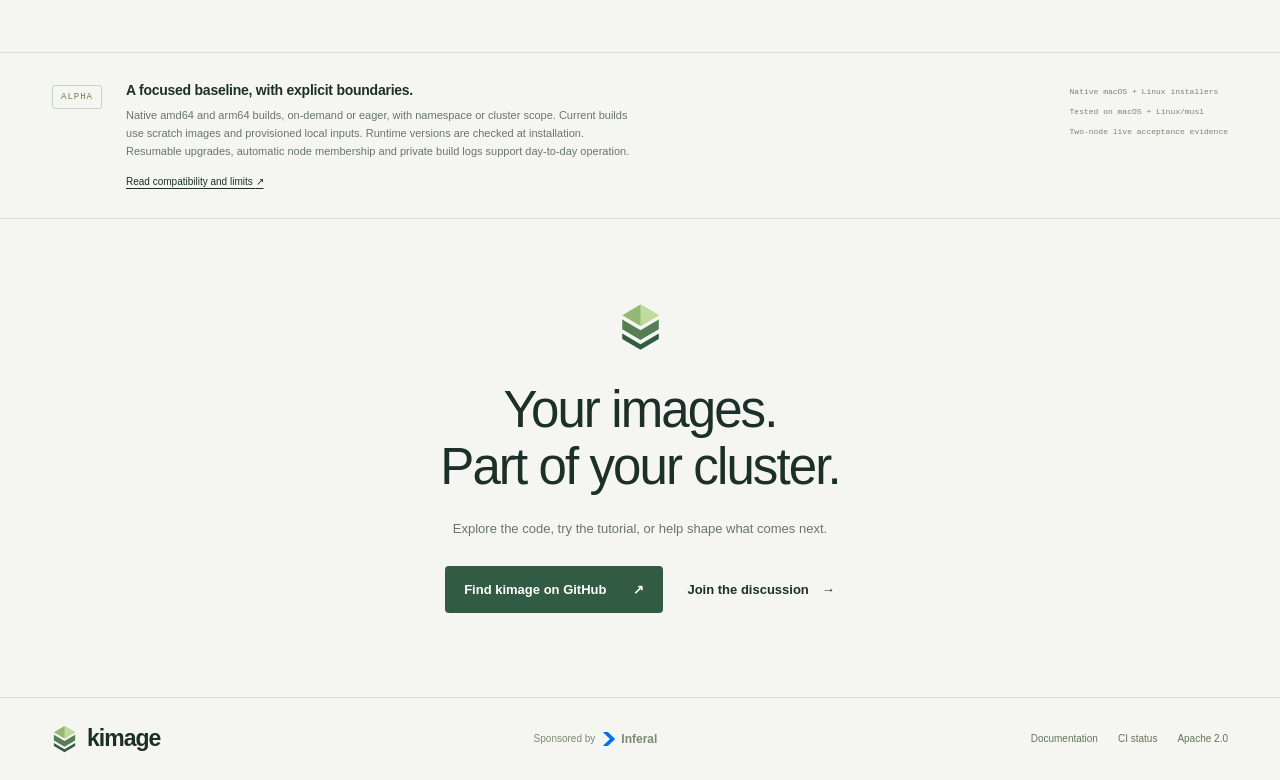
==== commit b0c8464f: "Prepare capability-aware API readers and rollback compatibility for 0.6.1" ====
--- a/site/index.html
+++ b/site/index.html
@@ -389,7 +389,7 @@
             </div>
             <pre><code><span class="comment"># Rust 1.99.0</span>
 <span class="prompt">$</span> cargo install kimage-control \
-    --version 0.6.0 --locked --bin kimage --bin kimage-install
+    --version 0.6.1 --locked --bin kimage --bin kimage-install
 <span class="prompt">$</span> kimage install --application-namespace apps
 
 <span class="comment"># After preparing the tutorial inputs</span>
